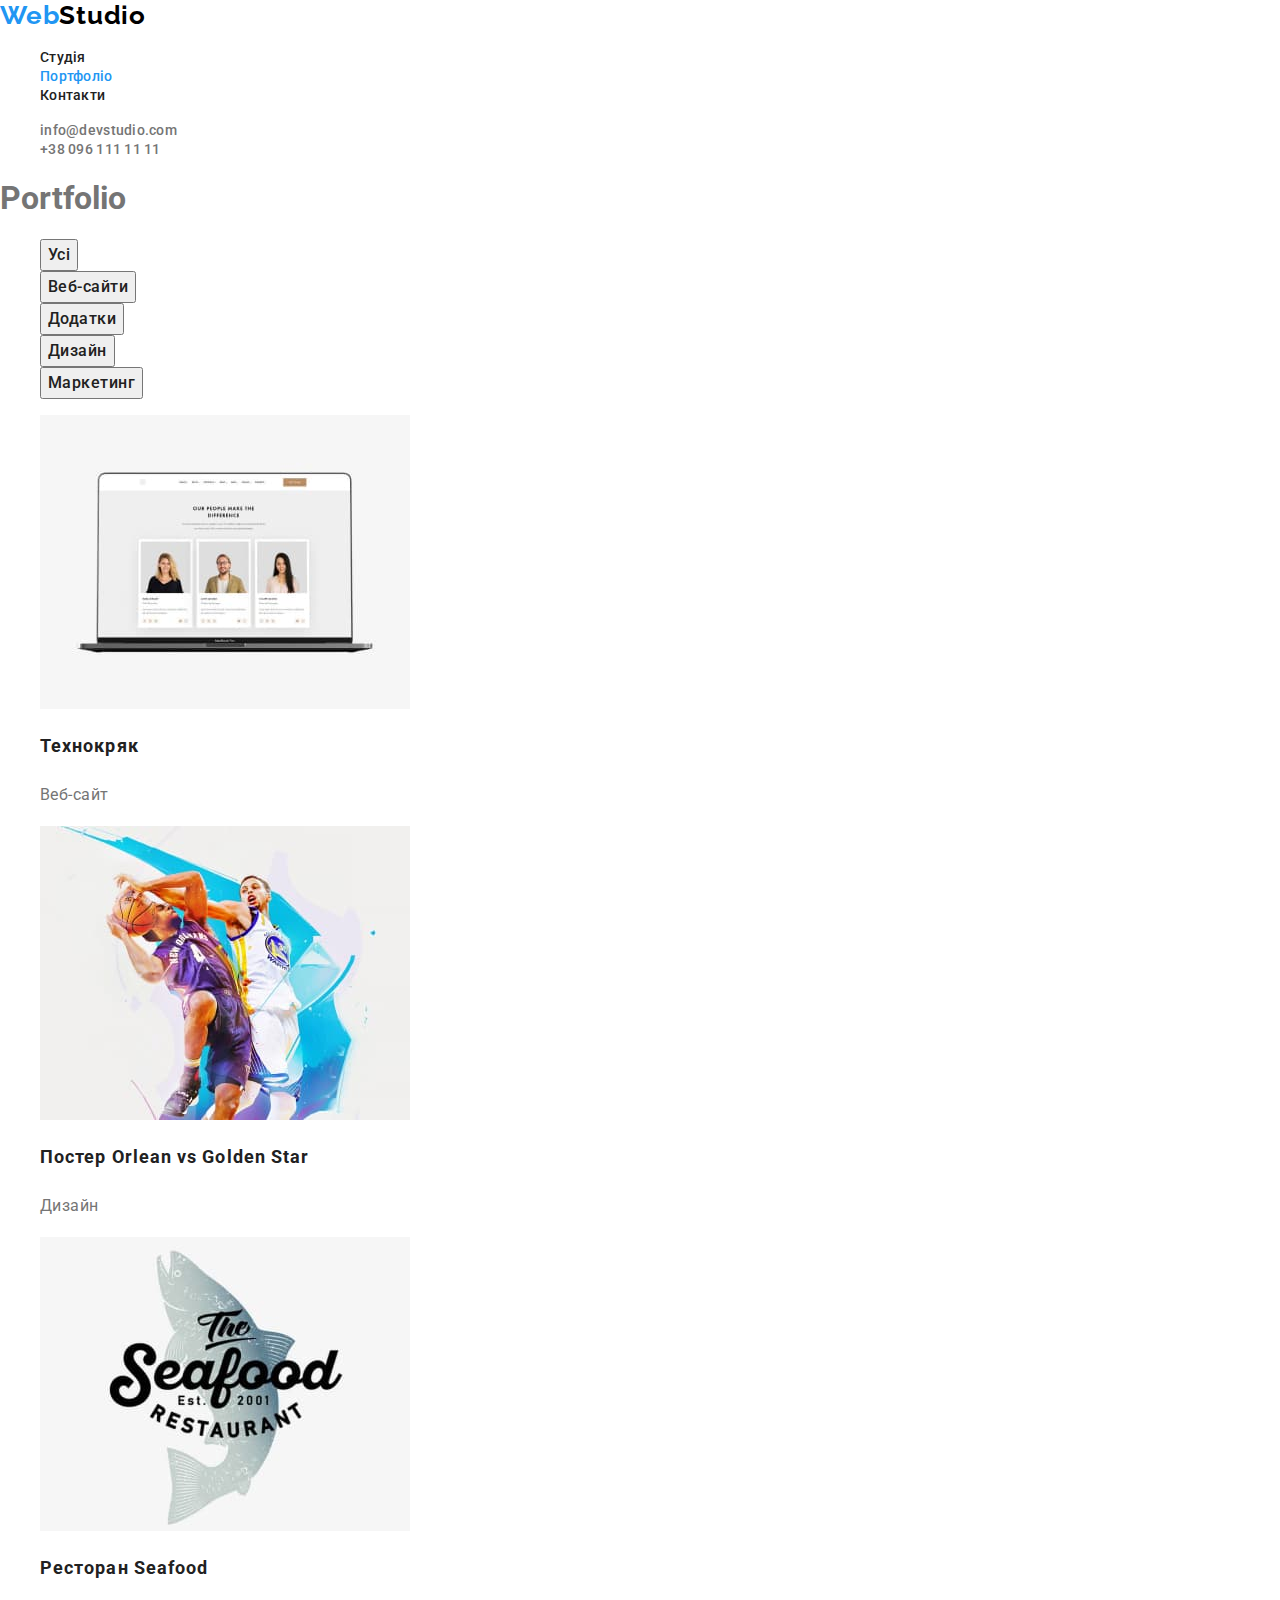
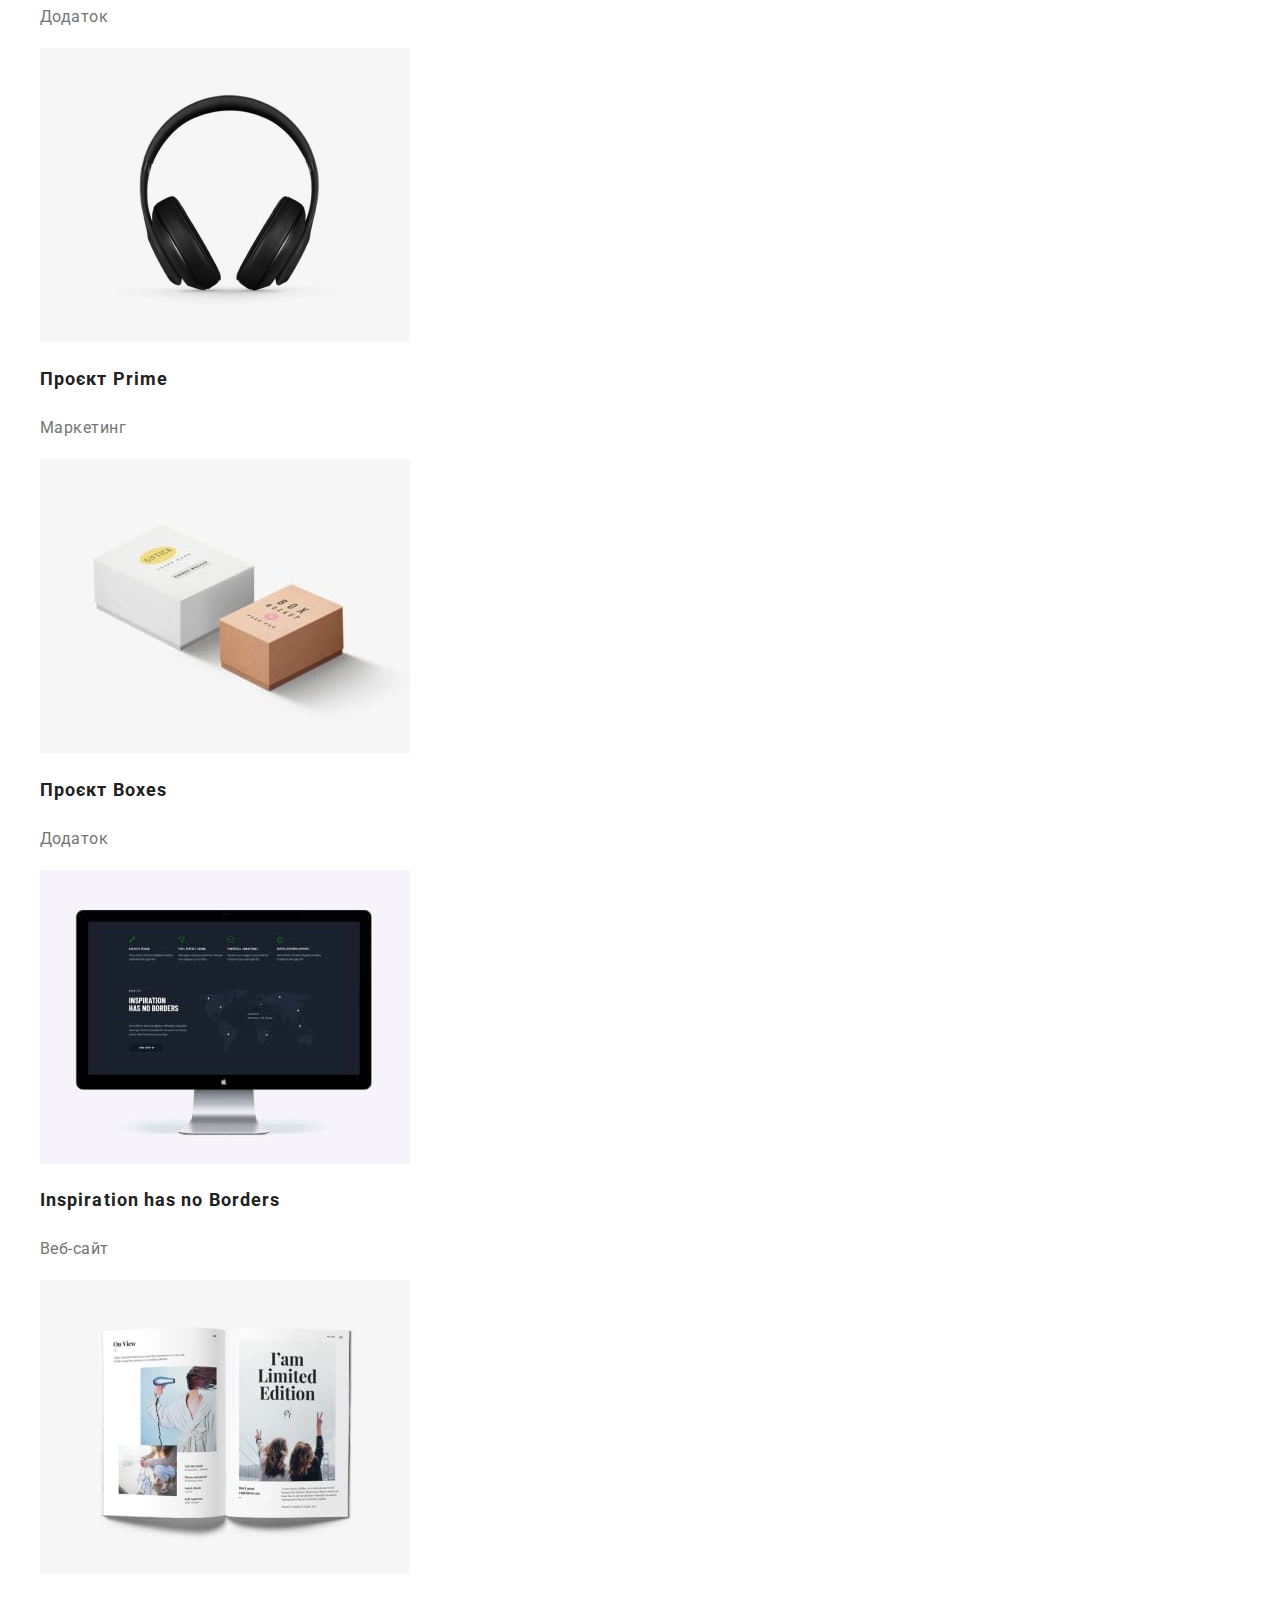
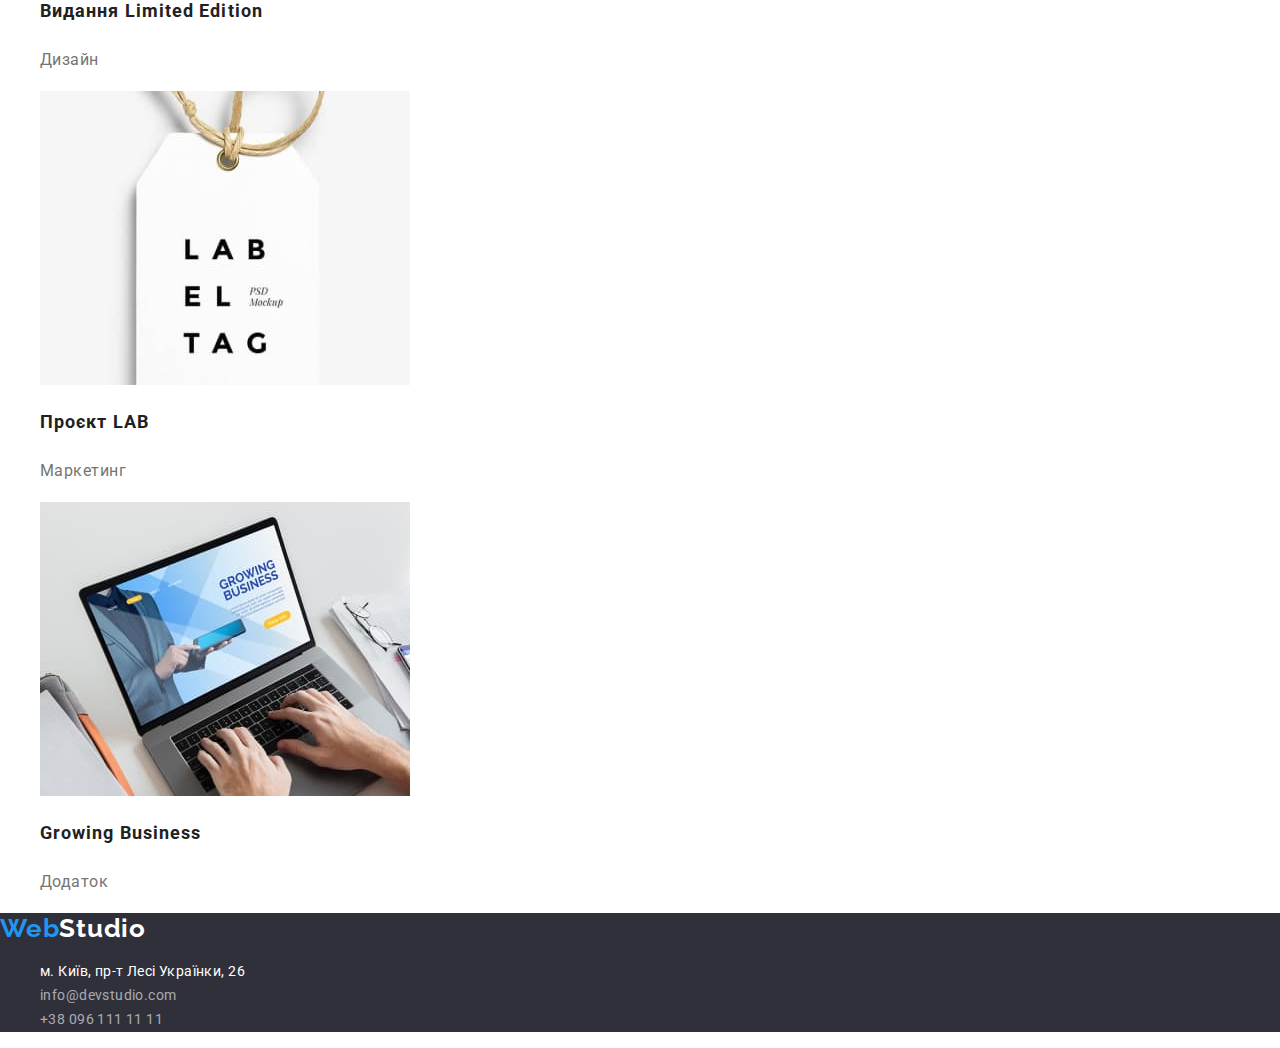
==== portfolio.html @ 43641f26 "зміна у хедері" ====
<!DOCTYPE html>
<html lang="uk">
  <head>
    <meta charset="UTF-8" >
    <meta http-equiv="X-UA-Compatible" content="IE=edge" >
    <meta name="viewport" content="width=device-width, initial-scale=1.0" >
    <title>Портфоліо</title>
    <link rel="preconnect" href="https://fonts.googleapis.com" >
    <link rel="preconnect" href="https://fonts.gstatic.com" crossorigin >
    <link rel="stylesheet" href="https://fonts.googleapis.com/css2?family=Raleway:wght@700&family=Roboto:wght@400;500;700;900&display=swap" >
    <!--<link rel="stylesheet" href="https://cdnjs.cloudflare.com/ajax/libs/modern-normalize/1.1.0/modern-normalize.min.css" >-->
    <link rel="stylesheet" href="./css/styles.css" >    
  </head>

    <body>
    <header class="page-header">
      <nav>
        
        <a href="#" lang="en" class="logo">Web<span class="logo-studio">Studio</span></a>
        <ul class="site-nav list">
          <li><a class="link" href="./index.html">Студія</a></li>
          <li><a class="link current" href="#">Портфоліо</a></li>
          <li><a class="link" href="#">Контакти</a></li>
        </ul>
      </nav>

      <ul class="auth-nav list">
        <li><a href="mailto:info@devstudio.com" class="link">info@devstudio.com</a></li>
        <li><a class="link-tel" href="tel:+380961111111">+38 096 111 11 11</a></li>
      </ul>
    </header>

    <main>
      <section class="portfolio">
        <h1 lang="en">Portfolio</h1>
        <ul class="list">
          <li>
            <button type="button" class="button">Усі</button>
          </li>
          <li>
            <button type="button" class="button">Веб-сайти</button>
          </li>
          <li>
            <button type="button" class="button">Додатки</button>
          </li>
          <li>
            <button type="button" class="button">Дизайн</button>
          </li>
          <li>
             <button type="button" class="button">Маркетинг</button>
          </li>
        </ul>        
        <ul class="list">
          <li>
            <img
              src="./images/portfolio1.jpg"
              alt="Технократ"
              width="370"
              height="294"
            >
            <h2 class="section-portfolio">Технокряк</h2>
            <p class="text-portfolio">Веб-сайт</p>
          </li>
          <li>
            <img
              src="./images/portfolio2.jpg"
              alt="Постер New Orlean vs Golden Star"
              width="370"
              height="294"
            >
            <h2 class="section-portfolio">Постер <span lang="en">Orlean vs Golden Star</span></h2>
            <p class="text-portfolio">Дизайн</p>
          </li>
          <li>
            <img
              src="./images/portfolio-restoran.jpg"
              alt="Ресторан Seafood"
              width="370"
              height="294"
            >
            <h2 class="section-portfolio">Ресторан <span lang="en">Seafood</span></h2>
            <p class="text-portfolio">Додаток</p>              
          </li>
          <li>
            <img
              src="./images/portfolio-2.jpg"
              alt="Проєкт Prime"
              width="370"
              height="294"
            >
            <h2 class="section-portfolio">Проєкт <span lang="en">Prime</span></h2>
            <p class="text-portfolio">Маркетинг</p>              
          </li>
          <li>
            <img
              src="./images/portfolio5.jpg"
              alt="Проєкт Boxes"
              width="370"
              height="294"
            >
            <h2 class="section-portfolio">Проєкт <span lang="en">Boxes</span></h2>
            <p class="text-portfolio">Додаток</p>
          </li>
          <li>
            <img
              src="./images/monitor.jpg"
              alt="Inspiration has no Borders"
              width="370"
              height="294"
            >
            <h2 class="section-portfolio" lang="en">Inspiration has no Borders</h2>
            <p class="text-portfolio">Веб-сайт</p>
          </li>
          <li>
            <img
              src="./images/portfolio7.jpg"
              alt="Видання Limited Edition"
              width="370"
              height="294"
            >
            <h2 class="section-portfolio">Видання <span lang="en">Limited Edition</span></h2>
            <p class="text-portfolio">Дизайн</p>
          </li>
          <li>
            <img
              src="./images/portfolio8.jpg"
              alt="Проєкт LAB"
              width="370"
              height="294"
            >
            <h2 class="section-portfolio">Проєкт <span lang="en">LAB</span></h2>
            <p class="text-portfolio">Маркетинг</p>
          </li>
          <li>
            <img
              src="./images/2910404.jpg"
              alt="Growing Business"
              width="370"
              height="294"
            >
            <h2 class="section-portfolio" lang="en">Growing Business</h2>
            <p class="text-portfolio">Додаток</p>
          </li>
        </ul>                  
      </section>
    </main>
    <footer class="footer">
      <a href="#" class="logo">Web<span class="logo-footer">Studio</span></a>
      <address>
        <ul class="footer-link list">
          <li class="item">м. Київ, пр-т Лесі Українки, 26</li>
          <li><a class="link" href="mailto:info@devstudio.com">info@devstudio.com</a></li>
        <li><a class="link-tel" href="tel:+380961111111">+38 096 111 11 11</a></li>
        </ul>
      </address>
    </footer>
  </body>
</html>
---- css/styles.css ----
*,
*,::before,
*,::after{
    box-sizing: inherit;
}
 
:root{
    --primary-text-color: #757575;
    --title-text-color: #212121;
    --accent-color: #2196F3;
    --primary--white-color: #FFFFFF;
    --button-active-color: #188CEB;  
}



body{    
    font-family: 'Roboto', sans-serif;
    background-color: var(--primary--white-color);
    color: var(--primary-text-color);
    margin: 0;    
}

/*.cursors {
    display: flex;
    flex-wrap: pointer;
*/

.list {
    list-style: none;
}
/*ul {
    list-style: none;
}*/

/*-------------header-nav--------------*/

.logo {
    font-family: 'Raleway';
    font-style: normal;
    font-weight: 700;
    font-size: 26px;
    line-height: 1.1923;
    letter-spacing: 0.03em;
    color: var(--accent-color);
    text-decoration: none;     
}

.logo-studio {
    font-family: 'Raleway';
    font-style: normal;
    font-weight: 700;
    font-size: 26px;
    line-height: 1.1923;
    letter-spacing: 0.03em;
    color: #000000;
}    

.site-nav a,
.auth-nav a,
.footer .link,
.footer .link-tel {
    text-decoration: none;
}

.site-nav .link {
    font-weight: 500;
    font-size: 14px;
    line-height: 1.1428;
    letter-spacing: 0.02em;
    color: var(--title-text-color);
}

.site-nav .link:hover,
.site-nav .link:focus {
    color: var(--accent-color);
}
.site-nav .link.current {
    color: var(--accent-color);
}

.site-nav .link:active {
    color: #000000;
}

.auth-nav .link {
    font-weight: 500;
    font-size: 14px;
    line-height: 1.1428;
    letter-spacing: 0.02em;
    color: var(--primary-text-color);
}

.auth-nav .link:hover ,
.auth-nav .link:focus {
    color: var(--accent-color);
}
.auth-nav .link-tel {
    font-weight: 500;
    font-size: 14px;
    line-height: 1.1428;
    letter-spacing: 0.02em;
    color: var(--primary-text-color);
}
.auth-nav .link-tel:hover ,
.auth-nav .link-tel:focus {
    color: var(--accent-color);
}
    



/*.auth-nav {
    font-weight: 500;
    font-size: 14px;
    line-height: 1.1428;
    letter-spacing: 0.02em;
    color: var(--accent-color);
    text-decoration: none;
}
.header-nav-tel{
    font-weight: 500;
    font-size: 14px;
    line-height: 1.1428px;
    letter-spacing: 0.02em;
    color: var(--primary-text-color);
    text-decoration: none;
}*/
/*-----------------------Header--------------------*/









/*--------------Hero-------------*/
.hero{
    background: #2F303A;
    
}



.hero-title{
    font-weight: 900;
    font-size: 44px;
    line-height: 1.3636;
    /* or 136% */
    text-align:  start;
    letter-spacing: 0.06em;
    text-transform: uppercase;
    color: #FFFFFF;

}


/*Buttom*/
/*
.button{
    color: var(--title-text-color);
    background-color: var(--primary--white-color);
}
.button.primary {
    color: var(--primary--white-color);
    background-color: var(--accent-color);
}
.button.secondary{
    color: var(--accent-color);
    background-color: var(--primary--white-color);
}

.button: hover,
.button: footer {
    font-weight: 500;
    font-size: 16px;
    line-height: 1.625;
    letter-spacing: 0.03em;
    color: var(--title-text-color);
    background: var(--button-active-color) ;
}*/





.hero .button {
    font-family: 'Roboto';
    font-style: normal;
    font-weight: 700;
    font-size: 16px;
    line-height: 1.8750;   
    align-items: center;    
    letter-spacing: 0.06em;
    background-color: var(--accent-color);
    color: var(--primary--white-color); 
    cursor: pointer ;   
}


.hero .button:hover,
.hero .button:focus {
    background-color: var(--button-active-color);
}





.portfolio .button {
    font-family: 'Roboto';
    font-style: normal;
    font-weight: 500;
    font-size: 16px;
    line-height: 1.625;
    text-align: center;
    letter-spacing: 0.03em;
    color: var(--title-text-color);
    cursor: pointer;
}

.portfolio .button:hover,
.portfolio .button:focus {
    background-color: var(--accent-color);
    color: var(--primary--white-color);
}


.section-title {
    font-weight: 700;
    font-size: 36px;
    line-height: 1.166;
    text-align: start;
    letter-spacing: 0.03em;
    color: var(--title-text-color);
}

.caption {
    font-weight: 700;
    font-size: 14px;
    line-height: 1.1428;
    letter-spacing: 0.03em;
    text-transform: uppercase;  
    color: var(--title-text-color);
}

.text-caption {
    font-weight: 400;
    font-size: 14px;
    line-height: 1.7142;   
    letter-spacing: 0.03em;    
    color: var(--primary-text-color);
}

/*---------------Тези для бізнесу---------------*/
.feature-list .title {
    font-weight: 700;
    font-size: 14px;
    line-height: 1.1428px;
    letter-spacing: 0.03em;
    text-transform: uppercase;
    color: var(--title-text-color);
}

/*--------------Чим ми займаємось--------------*/



/*---------------Наша команда---------------*/

.section-team {
    font-weight: 500;
    font-size: 16px;
    line-height: 1.1875;
    text-align: start;
    letter-spacing: 0.03em;
    color: var(--title-text-color);
}

.text-team {
    font-weight: 400;
    font-size: 16px;
    line-height: 1.1875;
    text-align: start;
    letter-spacing: 0.03em;
    color: var(--primary-text-color);
}
/*---------------Footer-------------------*/

.footer {
    background-color:#2F303A;
}



.logo-footer{
    font-family: 'Raleway';
    font-style: normal;
    font-weight: 700;
    font-size: 26px;
    line-height: 1.1923;
    letter-spacing: 0.03em;
    color: var(--primary--white-color);    
}

.footer-link .item {
    font-weight: 400;
    font-style: normal;
    font-size: 14px;    
    line-height: 1.7142;
    letter-spacing: 0.03em;
    color: var(--primary--white-color);
}

.footer-link .link ,
.footer-link .link-tel {
    font-weight: 400;
    font-style: normal;
    font-size: 14px;
    line-height: 1.7142;
    letter-spacing: 0.03em;
    color: rgba(255, 255, 255, 0.6);
}

.footer-link .item:hover,
.footer-link .link:hover,
.footer-link .link-tel:hover {
    color: var(--button-active-color);
}

.footer-link .item:focus,
.footer-link .link:focus,
.footer-link .link-tel:focus {
    color: var(--button-active-color);
}
/*--     Potrfoliuo    --*/

.section-portfolio {
    font-weight: 700;
    font-size: 18px;
    line-height: 2;
    letter-spacing: 0.06em;
    color: var(--title-text-color)
}

.text-portfolio {
    font-size: 16px;
    line-height: 1.875;
    letter-spacing: 0.03em;
    color: var(--primary-text-color);
}
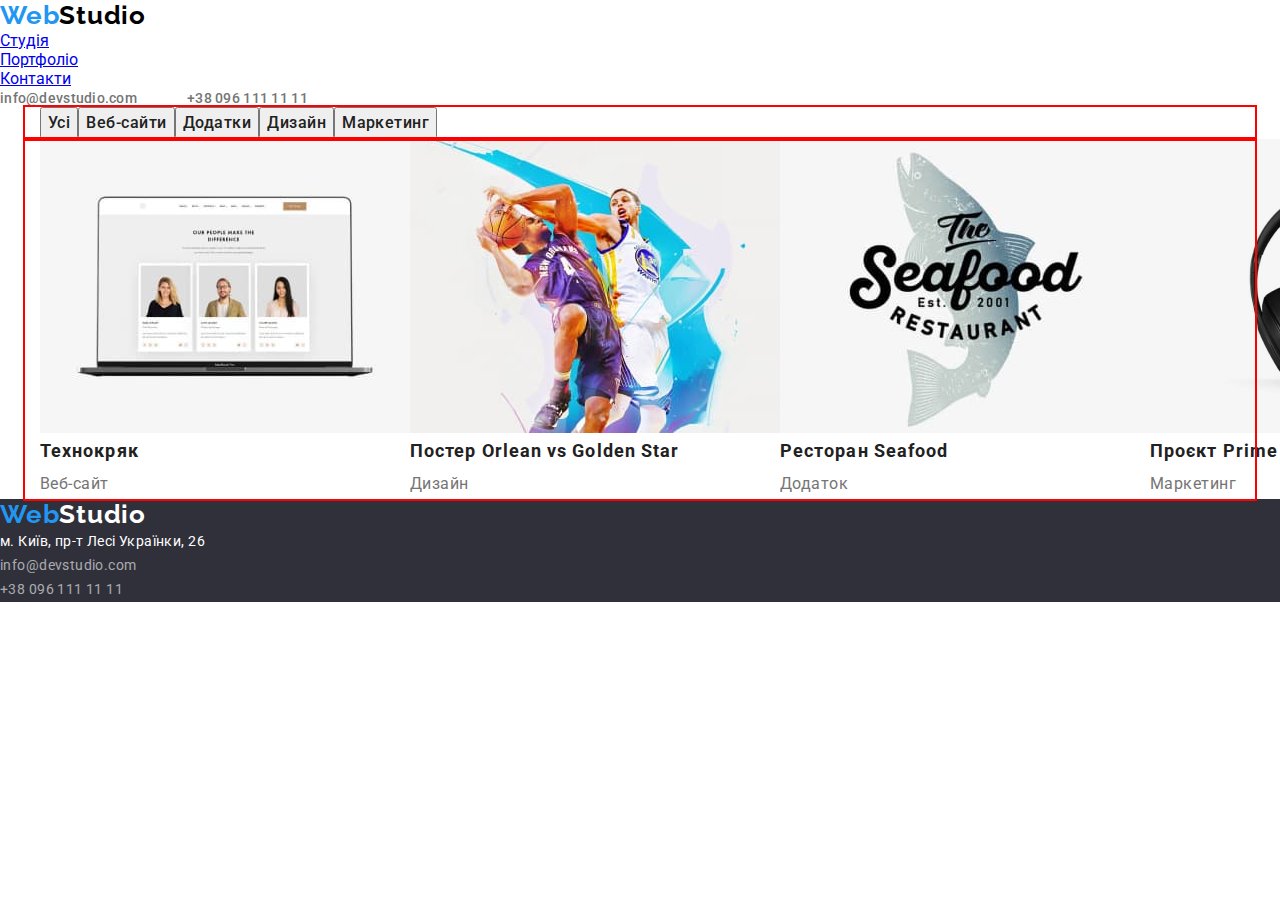
==== commit 39f3711f: "1313" ====
--- a/portfolio.html
+++ b/portfolio.html
@@ -8,7 +8,11 @@
     <link rel="preconnect" href="https://fonts.googleapis.com" >
     <link rel="preconnect" href="https://fonts.gstatic.com" crossorigin >
     <link rel="stylesheet" href="https://fonts.googleapis.com/css2?family=Raleway:wght@700&family=Roboto:wght@400;500;700;900&display=swap" >
-    <!--<link rel="stylesheet" href="https://cdnjs.cloudflare.com/ajax/libs/modern-normalize/1.1.0/modern-normalize.min.css" >-->
+    <link rel="stylesheet"
+          href="https://cdnjs.cloudflare.com/ajax/libs/modern-normalize/1.1.0/modern-normalize.min.css"
+          integrity="sha512-wpPYUAdjBVSE4KJnH1VR1HeZfpl1ub8YT/NKx4PuQ5NmX2tKuGu6U/JRp5y+Y8XG2tV+wKQpNHVUX03MfMFn9Q=="
+          crossorigin="anonymous" 
+          referrerpolicy="no-referrer" />
     <link rel="stylesheet" href="./css/styles.css" >    
   </head>
 
@@ -32,116 +36,123 @@
 
     <main>
       <section class="portfolio">
-        <h1 lang="en">Portfolio</h1>
-        <ul class="list">
-          <li>
-            <button type="button" class="button">Усі</button>
-          </li>
-          <li>
-            <button type="button" class="button">Веб-сайти</button>
-          </li>
-          <li>
-            <button type="button" class="button">Додатки</button>
-          </li>
-          <li>
-            <button type="button" class="button">Дизайн</button>
-          </li>
-          <li>
-             <button type="button" class="button">Маркетинг</button>
-          </li>
-        </ul>        
-        <ul class="list">
-          <li>
-            <img
-              src="./images/portfolio1.jpg"
-              alt="Технократ"
-              width="370"
-              height="294"
-            >
-            <h2 class="section-portfolio">Технокряк</h2>
-            <p class="text-portfolio">Веб-сайт</p>
-          </li>
-          <li>
-            <img
-              src="./images/portfolio2.jpg"
-              alt="Постер New Orlean vs Golden Star"
-              width="370"
-              height="294"
-            >
-            <h2 class="section-portfolio">Постер <span lang="en">Orlean vs Golden Star</span></h2>
-            <p class="text-portfolio">Дизайн</p>
-          </li>
-          <li>
-            <img
-              src="./images/portfolio-restoran.jpg"
-              alt="Ресторан Seafood"
-              width="370"
-              height="294"
-            >
-            <h2 class="section-portfolio">Ресторан <span lang="en">Seafood</span></h2>
-            <p class="text-portfolio">Додаток</p>              
-          </li>
-          <li>
-            <img
-              src="./images/portfolio-2.jpg"
-              alt="Проєкт Prime"
-              width="370"
-              height="294"
-            >
-            <h2 class="section-portfolio">Проєкт <span lang="en">Prime</span></h2>
-            <p class="text-portfolio">Маркетинг</p>              
-          </li>
-          <li>
-            <img
-              src="./images/portfolio5.jpg"
-              alt="Проєкт Boxes"
-              width="370"
-              height="294"
-            >
-            <h2 class="section-portfolio">Проєкт <span lang="en">Boxes</span></h2>
-            <p class="text-portfolio">Додаток</p>
-          </li>
-          <li>
-            <img
-              src="./images/monitor.jpg"
-              alt="Inspiration has no Borders"
-              width="370"
-              height="294"
-            >
-            <h2 class="section-portfolio" lang="en">Inspiration has no Borders</h2>
-            <p class="text-portfolio">Веб-сайт</p>
-          </li>
-          <li>
-            <img
-              src="./images/portfolio7.jpg"
-              alt="Видання Limited Edition"
-              width="370"
-              height="294"
-            >
-            <h2 class="section-portfolio">Видання <span lang="en">Limited Edition</span></h2>
-            <p class="text-portfolio">Дизайн</p>
-          </li>
-          <li>
-            <img
-              src="./images/portfolio8.jpg"
-              alt="Проєкт LAB"
-              width="370"
-              height="294"
-            >
-            <h2 class="section-portfolio">Проєкт <span lang="en">LAB</span></h2>
-            <p class="text-portfolio">Маркетинг</p>
-          </li>
-          <li>
-            <img
-              src="./images/2910404.jpg"
-              alt="Growing Business"
-              width="370"
-              height="294"
-            >
-            <h2 class="section-portfolio" lang="en">Growing Business</h2>
-            <p class="text-portfolio">Додаток</p>
-          </li>
-        </ul>                  
+        <h1 style="visibility: hidden; font-size: 0px" lang="en">Portfolio</h1> 
+        <div class="container ">
+          <ul class="header-container list">
+            <li>
+              <button type="button" class="button">Усі</button>
+            </li>
+            <li>
+              <button type="button" class="button">Веб-сайти</button>
+            </li>
+            <li>
+              <button type="button" class="button">Додатки</button>
+            </li>
+            <li>
+              <button type="button" class="button">Дизайн</button>
+            </li>
+            <li>
+               <button type="button" class="button">Маркетинг</button>
+            </li>
+          </ul>
+        </div>
+        <div class="container ">
+          <ul class="header-container list">
+            <li>
+              <img
+                src="./images/portfolio1.jpg"
+                alt="Технократ"
+                width="370"
+                height="294"
+              >
+              <h2 class="section-portfolio">Технокряк</h2>
+              <p class="text-portfolio">Веб-сайт</p>
+            </li>
+            <li>
+              <img
+                src="./images/portfolio2.jpg"
+                alt="Постер New Orlean vs Golden Star"
+                width="370"
+                height="294"
+              >
+              <h2 class="section-portfolio">Постер <span lang="en">Orlean vs Golden Star</span></h2>
+              <p class="text-portfolio">Дизайн</p>
+            </li>
+            <li>
+              <img
+                src="./images/portfolio-restoran.jpg"
+                alt="Ресторан Seafood"
+                width="370"
+                height="294"
+              >
+              <h2 class="section-portfolio">Ресторан <span lang="en">Seafood</span></h2>
+              <p class="text-portfolio">Додаток</p>              
+            </li>
+            <li>
+              <img
+                src="./images/portfolio-2.jpg"
+                alt="Проєкт Prime"
+                width="370"
+                height="294"
+              >
+              <h2 class="section-portfolio">Проєкт <span lang="en">Prime</span></h2>
+              <p class="text-portfolio">Маркетинг</p>              
+            </li>
+            <li>
+              <img
+                src="./images/portfolio5.jpg"
+                alt="Проєкт Boxes"
+                width="370"
+                height="294"
+              >
+              <h2 class="section-portfolio">Проєкт <span lang="en">Boxes</span></h2>
+              <p class="text-portfolio">Додаток</p>
+            </li>
+            <li>
+              <img
+                src="./images/monitor.jpg"
+                alt="Inspiration has no Borders"
+                width="370"
+                height="294"
+              >
+              <h2 class="section-portfolio" lang="en">Inspiration has no Borders</h2>
+              <p class="text-portfolio">Веб-сайт</p>
+            </li>
+            <li>
+              <img
+                src="./images/portfolio7.jpg"
+                alt="Видання Limited Edition"
+                width="370"
+                height="294"
+              >
+              <h2 class="section-portfolio">Видання <span lang="en">Limited Edition</span></h2>
+              <p class="text-portfolio">Дизайн</p>
+            </li>
+            <li>
+              <img
+                src="./images/portfolio8.jpg"
+                alt="Проєкт LAB"
+                width="370"
+                height="294"
+              >
+              <h2 class="section-portfolio">Проєкт <span lang="en">LAB</span></h2>
+              <p class="text-portfolio">Маркетинг</p>
+            </li>
+            <li>
+              <img
+                src="./images/2910404.jpg"
+                alt="Growing Business"
+                width="370"
+                height="294"
+              >
+              <h2 class="section-portfolio" lang="en">Growing Business</h2>
+              <p class="text-portfolio">Додаток</p>
+            </li>
+          </ul>
+
+        </div>
+             
+                          
       </section>
     </main>
     <footer class="footer">
--- a/css/styles.css
+++ b/css/styles.css
@@ -1,11 +1,3 @@
-
-
-*,
-*,::before,
-*,::after{
-    box-sizing: inherit;
-}
- 
 :root{
     --primary-text-color: #757575;
     --title-text-color: #212121;
@@ -13,8 +5,19 @@
     --primary--white-color: #FFFFFF;
     --button-active-color: #188CEB;  
 }
-
-
+h1,
+h2,
+h3,
+h4,
+h5,
+h6,
+p {
+    margin: 0;
+}
+
+img {
+    display: block;
+}
 
 body{    
     font-family: 'Roboto', sans-serif;
@@ -30,12 +33,45 @@
 
 .list {
     list-style: none;
+    margin: 0;
+    padding: 0;header
+    padding: 0;
 }
 /*ul {
     list-style: none;
+        
 }*/
+section {
+    display: block;
+}
+.container {     
+    width: 1200px;
+    padding-left: 15px;
+    padding-right: 15px;
+    margin: 0 auto;
+    outline: 2px solid red;  
+}
+
+   
+
 
 /*-------------header-nav--------------*/
+
+.header {
+    display: flex;
+    align-items: center;
+    margin:0 auto;
+    padding-top: 24px;
+    padding-bottom: 25px;
+}
+
+
+.header-container { 
+    display: flex;
+    align-items: center;
+}
+
+
 
 .logo {
     font-family: 'Raleway';
@@ -45,7 +81,9 @@
     line-height: 1.1923;
     letter-spacing: 0.03em;
     color: var(--accent-color);
-    text-decoration: none;     
+    text-decoration: none;
+    margin-right: 93px;
+    width: 145px;     
 }
 
 .logo-studio {
@@ -56,32 +94,50 @@
     line-height: 1.1923;
     letter-spacing: 0.03em;
     color: #000000;
-}    
-
-.site-nav a,
+}
+   
+.header-nav{    
+    width: 281px;
+    justify-content:space-between;
+}
+.nav{
+    margin-right: auto;
+}
+
+.header-nav,
+.auth-nav,
+.header-container {
+    display: flex;
+    align-items: center;
+}
+
+/*.auth-nav .link-tel{
+    width: 122px;
+    }*/
+
+.header-nav a,
 .auth-nav a,
 .footer .link,
 .footer .link-tel {
     text-decoration: none;
 }
 
-.site-nav .link {
+.header-nav .link {
     font-weight: 500;
     font-size: 14px;
     line-height: 1.1428;
     letter-spacing: 0.02em;
-    color: var(--title-text-color);
-}
-
-.site-nav .link:hover,
-.site-nav .link:focus {
-    color: var(--accent-color);
-}
-.site-nav .link.current {
-    color: var(--accent-color);
-}
-
-.site-nav .link:active {
+    color: var(--title-text-color);    
+}
+
+.header-nav .link:hover,
+.header-nav .link:focus,
+.header-nav .link.current {
+    color: var(--accent-color);
+}
+
+
+.header-nav .link:active {
     color: #000000;
 }
 
@@ -98,36 +154,31 @@
     color: var(--accent-color);
 }
 .auth-nav .link-tel {
+    font-style: normal;
+    font-weight: 500;
+    font-size: 14px;
+    line-height: 1.1428;
+    letter-spacing: 0.02em; 
+    margin-left: 50px;      
+    color: var(--primary-text-color);
+}
+.auth-nav .link-tel:hover ,
+.auth-nav .link-tel:focus {
+    color: var(--accent-color);
+}
+    
+
+
+
+/*.auth-nav {
     font-weight: 500;
     font-size: 14px;
     line-height: 1.1428;
     letter-spacing: 0.02em;
-    color: var(--primary-text-color);
-}
-.auth-nav .link-tel:hover ,
-.auth-nav .link-tel:focus {
-    color: var(--accent-color);
-}
-    
-
-
-
-/*.auth-nav {
-    font-weight: 500;
-    font-size: 14px;
-    line-height: 1.1428;
-    letter-spacing: 0.02em;
     color: var(--accent-color);
     text-decoration: none;
 }
-.header-nav-tel{
-    font-weight: 500;
-    font-size: 14px;
-    line-height: 1.1428px;
-    letter-spacing: 0.02em;
-    color: var(--primary-text-color);
-    text-decoration: none;
-}*/
+
 /*-----------------------Header--------------------*/
 
 
@@ -141,21 +192,23 @@
 /*--------------Hero-------------*/
 .hero{
     background: #2F303A;
+    text-align: center;
+    height: 600px;
+    padding-top: 200px;              
+}
+
+
+
+.hero-title{
     
-}
-
-
-
-.hero-title{
+    width: 693px;
     font-weight: 900;
     font-size: 44px;
     line-height: 1.3636;
-    /* or 136% */
-    text-align:  start;
     letter-spacing: 0.06em;
     text-transform: uppercase;
     color: #FFFFFF;
-
+    margin: 0px auto 30px;
 }
 
 
@@ -188,22 +241,26 @@
 
 
 
-.hero .button {
+ .button-hero {
     font-family: 'Roboto';
     font-style: normal;
     font-weight: 700;
     font-size: 16px;
     line-height: 1.8750;   
-    align-items: center;    
+    align-items: center;
     letter-spacing: 0.06em;
     background-color: var(--accent-color);
     color: var(--primary--white-color); 
-    cursor: pointer ;   
-}
-
-
-.hero .button:hover,
-.hero .button:focus {
+    cursor: pointer ;
+    /*box-shadow: 0px 4px 4px rgba(0, 0, 0, 0.15);*/
+    border-radius: 4px;
+    min-block-size: 50p 216px;
+    padding: 10px 32px;  
+}
+
+
+.button-hero:hover,
+.button-hero:focus {
     background-color: var(--button-active-color);
 }
 
@@ -256,8 +313,8 @@
     color: var(--primary-text-color);
 }
 
-/*---------------Тези для бізнесу---------------*/
-.feature-list .title {
+/*---------------Особливості---------------*/
+/*.feature-list .title {
     font-weight: 700;
     font-size: 14px;
     line-height: 1.1428px;
@@ -265,7 +322,11 @@
     text-transform: uppercase;
     color: var(--title-text-color);
 }
-
+*/
+.container-section {
+    padding-top: 94px;
+    padding-bottom: 94px;
+}
 /*--------------Чим ми займаємось--------------*/
 
 
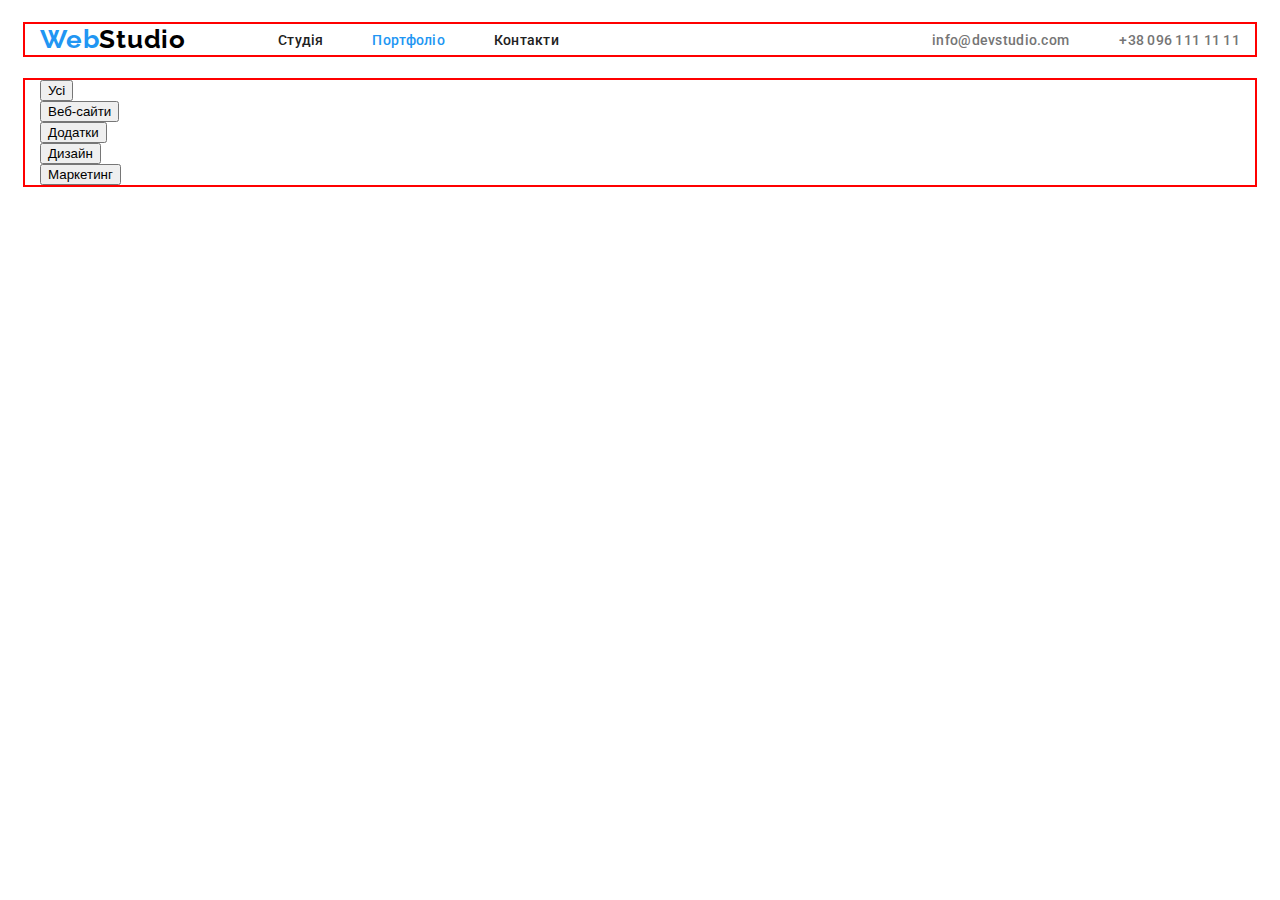
==== commit 32fa4239: "закінчив кнопки" ====
--- a/portfolio.html
+++ b/portfolio.html
@@ -17,45 +17,50 @@
   </head>
 
     <body>
-    <header class="page-header">
-      <nav>
-        
-        <a href="#" lang="en" class="logo">Web<span class="logo-studio">Studio</span></a>
-        <ul class="site-nav list">
-          <li><a class="link" href="./index.html">Студія</a></li>
-          <li><a class="link current" href="#">Портфоліо</a></li>
-          <li><a class="link" href="#">Контакти</a></li>
-        </ul>
-      </nav>
-
-      <ul class="auth-nav list">
-        <li><a href="mailto:info@devstudio.com" class="link">info@devstudio.com</a></li>
-        <li><a class="link-tel" href="tel:+380961111111">+38 096 111 11 11</a></li>
-      </ul>
-    </header>
+      <header class="header">
+        <div class="container header-container">     
+          <a href="#" lang="en" class="logo">Web<span class="logo-studio">Studio</span></a>
+          <nav class="nav">       
+            <ul class="header-nav list">
+            <li><a class="link" href="./index.html">Студія</a></li>
+            <li><a class="link current" href="#">Портфоліо</a></li>
+            <li><a class="link" href="#">Контакти</a></li>
+            </ul>
+          </nav>
+            <ul class="auth-nav list">
+              <li> 
+                <a class="link" href="mailto:info@devstudio.com">info@devstudio.com</a>
+              </li>
+              <li>
+                <a class="link-tel" href="tel:+380961111111">+38 096 111 11 11</a>
+              </li>
+            </ul>
+        </div>
+      </header>
 
     <main>
       <section class="portfolio">
         <h1 style="visibility: hidden; font-size: 0px" lang="en">Portfolio</h1> 
-        <div class="container ">
-          <ul class="header-container list">
+        <div class="container">
+          <ul class="portfolio-container list">
             <li>
-              <button type="button" class="button">Усі</button>
+              <button type="button" class="button-portfolio">Усі</button>
+            </li>
+             <li>
+              <button type="button" class="button-portfolio">Веб-сайти</button>
             </li>
             <li>
-              <button type="button" class="button">Веб-сайти</button>
+              <button type="button" class="button-portfolio">Додатки</button>
             </li>
             <li>
-              <button type="button" class="button">Додатки</button>
+              <button type="button" class="button-portfolio">Дизайн</button>
             </li>
             <li>
-              <button type="button" class="button">Дизайн</button>
-            </li>
-            <li>
-               <button type="button" class="button">Маркетинг</button>
+              <button type="button" class="button-portfolio">Маркетинг</button>
             </li>
           </ul>
         </div>
+        <!--
         <div class="container ">
           <ul class="header-container list">
             <li>
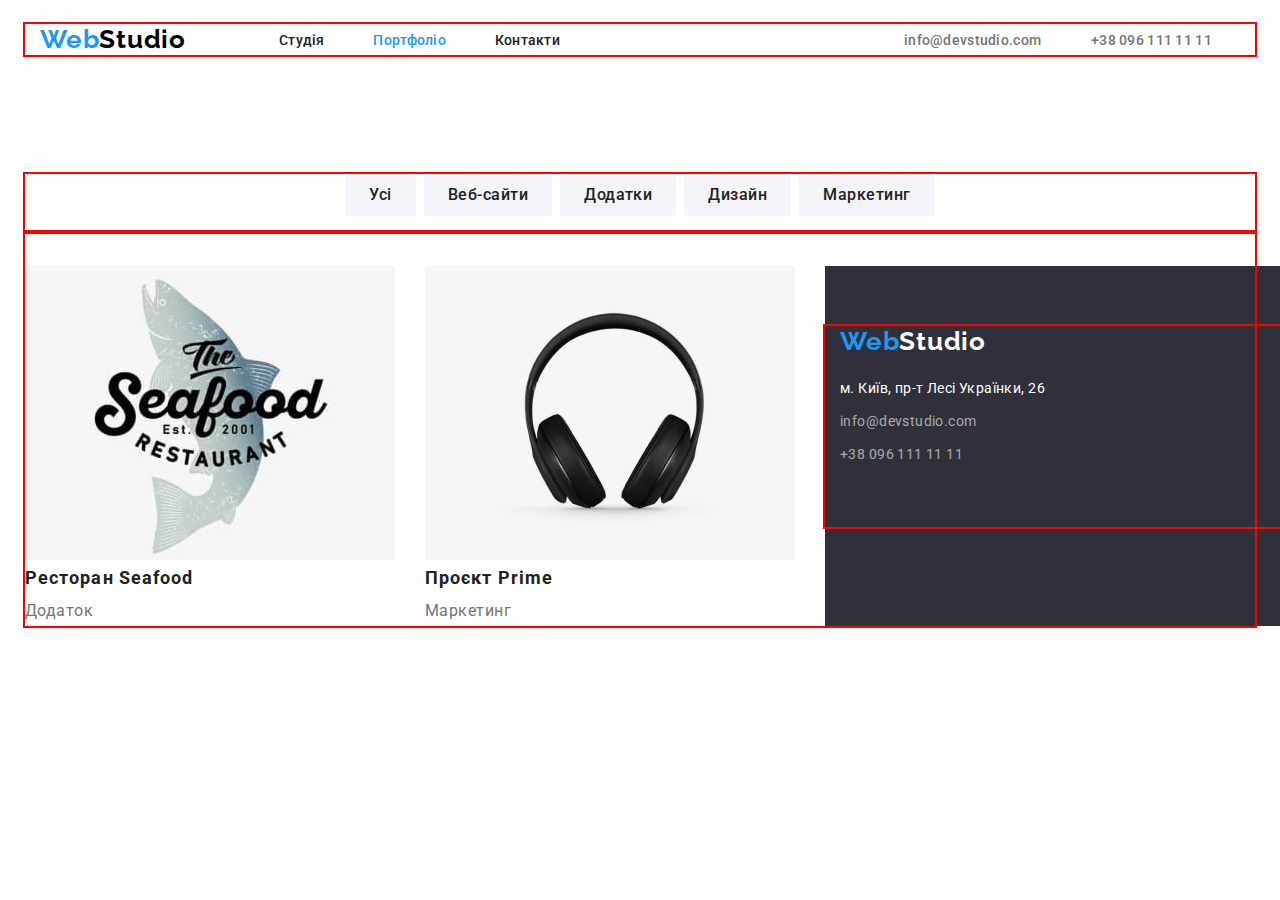
==== commit ca4dc8a8: "19122022" ====
--- a/portfolio.html
+++ b/portfolio.html
@@ -8,11 +8,7 @@
     <link rel="preconnect" href="https://fonts.googleapis.com" >
     <link rel="preconnect" href="https://fonts.gstatic.com" crossorigin >
     <link rel="stylesheet" href="https://fonts.googleapis.com/css2?family=Raleway:wght@700&family=Roboto:wght@400;500;700;900&display=swap" >
-    <link rel="stylesheet"
-          href="https://cdnjs.cloudflare.com/ajax/libs/modern-normalize/1.1.0/modern-normalize.min.css"
-          integrity="sha512-wpPYUAdjBVSE4KJnH1VR1HeZfpl1ub8YT/NKx4PuQ5NmX2tKuGu6U/JRp5y+Y8XG2tV+wKQpNHVUX03MfMFn9Q=="
-          crossorigin="anonymous" 
-          referrerpolicy="no-referrer" />
+    <link rel="stylesheet" href="https://cdnjs.cloudflare.com/ajax/libs/modern-normalize/1.1.0/modern-normalize.min.css" integrity="sha512-wpPYUAdjBVSE4KJnH1VR1HeZfpl1ub8YT/NKx4PuQ5NmX2tKuGu6U/JRp5y+Y8XG2tV+wKQpNHVUX03MfMFn9Q==" crossorigin="anonymous" referrerpolicy="no-referrer" />
     <link rel="stylesheet" href="./css/styles.css" >    
   </head>
 
@@ -21,28 +17,28 @@
         <div class="container header-container">     
           <a href="#" lang="en" class="logo">Web<span class="logo-studio">Studio</span></a>
           <nav class="nav">       
-            <ul class="header-nav list">
+          <ul class="header-nav list">
             <li><a class="link" href="./index.html">Студія</a></li>
             <li><a class="link current" href="#">Портфоліо</a></li>
             <li><a class="link" href="#">Контакти</a></li>
-            </ul>
+          </ul>
           </nav>
-            <ul class="auth-nav list">
-              <li> 
-                <a class="link" href="mailto:info@devstudio.com">info@devstudio.com</a>
-              </li>
-              <li>
-                <a class="link-tel" href="tel:+380961111111">+38 096 111 11 11</a>
-              </li>
-            </ul>
+          <ul class="auth-nav list">
+            <li>
+              <a class="link" href="mailto:info@devstudio.com">info@devstudio.com</a>
+            </li>
+            <li>
+              <a class="link-tel" href="tel:+380961111111">+38 096 111 11 11</a>
+            </li>
+          </ul> 
         </div>
       </header>
 
     <main>
-      <section class="portfolio">
+      <section class="section">
         <h1 style="visibility: hidden; font-size: 0px" lang="en">Portfolio</h1> 
-        <div class="container">
-          <ul class="portfolio-container list">
+        <div class="container container-filter-portfolio">
+          <ul class="portfolio-filters list">
             <li>
               <button type="button" class="button-portfolio">Усі</button>
             </li>
@@ -60,9 +56,9 @@
             </li>
           </ul>
         </div>
-        <!--
-        <div class="container ">
-          <ul class="header-container list">
+        
+        <div class="container container-portfolio">
+          <ul class="items-portfolio list">
             <li>
               <img
                 src="./images/portfolio1.jpg"
@@ -103,7 +99,7 @@
               <h2 class="section-portfolio">Проєкт <span lang="en">Prime</span></h2>
               <p class="text-portfolio">Маркетинг</p>              
             </li>
-            <li>
+            <!--<li>
               <img
                 src="./images/portfolio5.jpg"
                 alt="Проєкт Boxes"
@@ -159,16 +155,24 @@
              
                           
       </section>
-    </main>
+    </main>-->
     <footer class="footer">
-      <a href="#" class="logo">Web<span class="logo-footer">Studio</span></a>
-      <address>
+      <div class="container footer-container">
+        <div class="container-logo">
+          <a href="#" class="logofooter">Web<span class="logo-footer">Studio</span></a>
+        </div>
+        <address class="container-adres-footer">
         <ul class="footer-link list">
-          <li class="item">м. Київ, пр-т Лесі Українки, 26</li>
-          <li><a class="link" href="mailto:info@devstudio.com">info@devstudio.com</a></li>
-        <li><a class="link-tel" href="tel:+380961111111">+38 096 111 11 11</a></li>
+          <li class="item-footer">м. Київ, пр-т Лесі Українки, 26</li>
+          <li>
+            <a class="link" href="mailto:info@devstudio.com">info@devstudio.com</a>
+          </li>
+          <li>
+            <a class="link-tel" href="tel:+380961111111">+38 096 111 11 11</a>
+          </li>
         </ul>
-      </address>
+        </address>
+      </div>      
     </footer>
   </body>
 </html>
--- a/css/styles.css
+++ b/css/styles.css
@@ -34,16 +34,13 @@
 .list {
     list-style: none;
     margin: 0;
-    padding: 0;header
     padding: 0;
 }
 /*ul {
     list-style: none;
         
 }*/
-section {
-    display: block;
-}
+
 .container {     
     width: 1200px;
     padding-left: 15px;
@@ -66,14 +63,10 @@
 }
 
 
-.header-container { 
-    display: flex;
-    align-items: center;
-}
-
-
 
 .logo {
+    display: inline-block;
+    min-width: 145px;
     font-family: 'Raleway';
     font-style: normal;
     font-weight: 700;
@@ -83,7 +76,7 @@
     color: var(--accent-color);
     text-decoration: none;
     margin-right: 93px;
-    width: 145px;     
+        
 }
 
 .logo-studio {
@@ -96,13 +89,13 @@
     color: #000000;
 }
    
-.header-nav{    
+.header-nav{ 
+    display: inline-block;   
     width: 281px;
     justify-content:space-between;
-}
-.nav{
-    margin-right: auto;
-}
+    margin-right: 344px;
+}
+
 
 .header-nav,
 .auth-nav,
@@ -111,9 +104,7 @@
     align-items: center;
 }
 
-/*.auth-nav .link-tel{
-    width: 122px;
-    }*/
+
 
 .header-nav a,
 .auth-nav a,
@@ -153,15 +144,27 @@
 .auth-nav .link:focus {
     color: var(--accent-color);
 }
-.auth-nav .link-tel {
+
+
+
+.link-tel {
+    display: inline-block;
+    min-width: 122px;
     font-style: normal;
     font-weight: 500;
     font-size: 14px;
     line-height: 1.1428;
     letter-spacing: 0.02em; 
-    margin-left: 50px;      
     color: var(--primary-text-color);
 }
+.auth-nav li{
+    margin-right: 50px;
+}
+
+.auth-nav li:last-child{
+    margin: 0;
+}
+
 .auth-nav .link-tel:hover ,
 .auth-nav .link-tel:focus {
     color: var(--accent-color);
@@ -190,25 +193,29 @@
 
 
 /*--------------Hero-------------*/
-.hero{
+.hero {    
     background: #2F303A;
-    text-align: center;
-    height: 600px;
-    padding-top: 200px;              
-}
-
-
-
-.hero-title{
-    
+    text-align: center;    
+    padding-top: 200px;
+    padding-bottom: 200px;              
+}
+
+.hero-container{
+    align-items: center;
+
+}
+
+.hero-title{    
     width: 693px;
     font-weight: 900;
     font-size: 44px;
     line-height: 1.3636;
     letter-spacing: 0.06em;
     text-transform: uppercase;
-    color: #FFFFFF;
-    margin: 0px auto 30px;
+    align-items: center; 
+    color: #FFFFFF;    
+    margin:0 auto;
+    margin-bottom:  30px;
 }
 
 
@@ -249,13 +256,12 @@
     line-height: 1.8750;   
     align-items: center;
     letter-spacing: 0.06em;
+    border-color: transparent;
+    border-radius: 4px;
     background-color: var(--accent-color);
     color: var(--primary--white-color); 
-    cursor: pointer ;
-    /*box-shadow: 0px 4px 4px rgba(0, 0, 0, 0.15);*/
-    border-radius: 4px;
-    min-block-size: 50p 216px;
-    padding: 10px 32px;  
+    cursor: pointer ;    
+    padding: 10px 32px;   
 }
 
 
@@ -268,7 +274,261 @@
 
 
 
-.portfolio .button {
+
+
+
+.section-title {
+    font-weight: 700;
+    font-size: 36px;
+    line-height: 1.166;
+    text-align: start;
+    letter-spacing: 0.03em;
+    color: var(--title-text-color);
+}
+
+.title-section {
+    font-weight: 700;
+    font-size: 14px;
+    line-height: 1.1428;
+    letter-spacing: 0.03em;
+    text-transform: uppercase; 
+    justify-content: start;                                         
+    color: var(--title-text-color);
+}
+
+.text-section {
+    font-weight: 400;
+    font-size: 14px;
+    line-height: 1.7142;   
+    letter-spacing: 0.03em;    
+    color: var(--primary-text-color);
+}
+
+/*---------------Особливості---------------*/
+/*.feature-list .title {
+    font-weight: 700;
+    font-size: 14px;
+    line-height: 1.1428px;
+    letter-spacing: 0.03em;
+    text-transform: uppercase;
+    color: var(--title-text-color);
+}
+*/
+.section,
+.portfolio {
+    padding: 94px 0;
+}
+
+
+
+.list-section {
+    display: flex;
+    align-items: start;
+    gap: 30px;
+}
+
+
+.item-section {
+    display: block;
+    flex-basis: calc((100% - 90px) / 4);
+    background: #f5f5f5;   
+}
+
+
+
+
+/*--------------Чим ми займаємось--------------*/
+.profile {
+    padding-top: 0;   
+}
+
+
+.section-profile {
+    font-weight: 700;
+    font-size: 36px;
+    line-height: 1.166;
+    text-align: center;
+    letter-spacing: 0.03em;
+    color: var(--title-text-color);    
+    margin-bottom: 50px ;
+}
+
+ 
+
+.container-profile {
+    display: flex;
+    align-items: start;
+    gap: 30px;
+    padding-bottom: 94px;
+}
+
+
+.link-portfolio {
+    display: block;
+    flex-basis: calc((100% - 60px) / 3);
+}
+/*---------------Наша команда---------------*/
+.teams {
+    background: #F5F4FA;
+}
+
+.teams-title {
+    font-weight: 700;
+    font-size: 36px;
+    line-height: 1.166;
+    text-align: center;
+    letter-spacing: 0.03em;   
+    color: var(--title-text-color);
+    margin-bottom: 30px;   
+}
+
+.container-teams {
+    display: flex;
+    align-items: start;
+    gap: 30px;
+}
+.link-teams {
+    background: #FFFFFF;    
+    box-shadow: 0px 1px 3px rgba(0, 0, 0, 0.12), 0px 1px 1px rgba(0, 0, 0, 0.14), 0px 2px 1px rgba(0, 0, 0, 0.2);
+    border-radius: 0px 0px 4px 4px;    
+    display: block;
+    flex-basis: calc((100% - 90px) / 4);
+}
+
+.section-teams {
+    font-style: normal;
+    font-weight: 500;
+    font-size: 16px;
+    line-height: 1,1875;
+    text-align: center;
+    letter-spacing: 0.03em;
+    color: var(--title-text-color);    
+    padding-bottom: 10px;
+}
+.teams-tetle{
+    padding: 30px 0;
+}
+
+.text-teams {
+    font-style: normal;
+    font-weight: 400;
+    font-size: 16px;
+    line-height: 1.1875;
+    text-align: center;
+    letter-spacing: 0.03em;
+    color: var(--primary-text-color);
+}
+
+
+
+
+
+
+/*---------------Footer-------------------*/
+
+.footer {
+    background-color:#2F303A;
+    padding: 60px 0;
+    
+}
+
+.footer-container {
+    display: flex;
+    flex-direction: column;
+}
+
+.container-logo{    
+    display: inline-block;
+    width: 145px;
+    margin-top: 0;
+    margin-bottom: 20px;   
+}
+.container-adres-footer{
+    display: border-blok;
+    width: 231px;
+    margin-bottom: 60px;
+}
+.logofooter {
+    display: inline-block;
+    width: 145px;
+    font-family: 'Raleway';
+    font-style: normal;
+    font-weight: 700;
+    font-size: 26px;
+    line-height: 1.1923;
+    letter-spacing: 0.03em;
+    color: var(--accent-color);
+    text-decoration: none;    
+}
+
+
+.logo-footer {
+    font-family: 'Raleway';
+    font-style: normal;
+    font-weight: 700;
+    font-size: 26px;
+    line-height: 1.1923;
+    letter-spacing: 0.03em;
+    color: var(--primary--white-color);
+    margin-top: 60px;
+
+}
+
+.item-footer {
+    display: inline-block;
+    font-weight: 400;
+    font-style: normal;
+    font-size: 14px;    
+    line-height: 1.7142;
+    letter-spacing: 0.03em;
+    color: var(--primary--white-color);
+    margin-bottom: 9px;
+}
+
+.footer-link .link {
+    display: inline-block;
+    font-weight: 400;
+    font-style: normal;
+    font-size: 14px;
+    line-height: 1.7142;
+    letter-spacing: 0.03em;
+    color: rgba(255, 255, 255, 0.6);
+    margin-bottom: 9px;
+}
+
+.footer-link .link-tel {
+    font-weight: 400;
+    font-style: normal;
+    font-size: 14px;
+    line-height: 1.7142;
+    letter-spacing: 0.03em;
+    color: rgba(255, 255, 255, 0.6);
+}
+
+.item-footer:hover,
+.footer-link .link:hover,
+.footer-link .link-tel:hover {
+    color: var(--button-active-color);
+}
+
+.item-footer:focus,
+.footer-link .link:focus,
+.footer-link .link-tel:focus {
+    color: var(--button-active-color);
+}
+/*--     Potrfoliuo    --*/
+
+.container-filter-portfolio {
+    padding-bottom: 16px;
+}
+
+
+.container-portfolio {
+    padding-top: 34px;
+}
+
+
+.button-portfolio {
     font-family: 'Roboto';
     font-style: normal;
     font-weight: 500;
@@ -276,129 +536,47 @@
     line-height: 1.625;
     text-align: center;
     letter-spacing: 0.03em;
+    padding: 6px 22px;
+    background: #F5F4FA;
+    border-radius: 4px;
     color: var(--title-text-color);
     cursor: pointer;
 }
 
-.portfolio .button:hover,
-.portfolio .button:focus {
+
+
+.button-portfolio:hover,
+.button-portfolio:focus {
+    
     background-color: var(--accent-color);
     color: var(--primary--white-color);
 }
 
 
-.section-title {
-    font-weight: 700;
-    font-size: 36px;
-    line-height: 1.166;
-    text-align: start;
-    letter-spacing: 0.03em;
-    color: var(--title-text-color);
-}
-
-.caption {
-    font-weight: 700;
-    font-size: 14px;
-    line-height: 1.1428;
-    letter-spacing: 0.03em;
-    text-transform: uppercase;  
-    color: var(--title-text-color);
-}
-
-.text-caption {
-    font-weight: 400;
-    font-size: 14px;
-    line-height: 1.7142;   
-    letter-spacing: 0.03em;    
-    color: var(--primary-text-color);
-}
-
-/*---------------Особливості---------------*/
-/*.feature-list .title {
-    font-weight: 700;
-    font-size: 14px;
-    line-height: 1.1428px;
-    letter-spacing: 0.03em;
-    text-transform: uppercase;
-    color: var(--title-text-color);
-}
-*/
-.container-section {
-    padding-top: 94px;
-    padding-bottom: 94px;
-}
-/*--------------Чим ми займаємось--------------*/
-
-
-
-/*---------------Наша команда---------------*/
-
-.section-team {
-    font-weight: 500;
-    font-size: 16px;
-    line-height: 1.1875;
-    text-align: start;
-    letter-spacing: 0.03em;
-    color: var(--title-text-color);
-}
-
-.text-team {
-    font-weight: 400;
-    font-size: 16px;
-    line-height: 1.1875;
-    text-align: start;
-    letter-spacing: 0.03em;
-    color: var(--primary-text-color);
-}
-/*---------------Footer-------------------*/
-
-.footer {
-    background-color:#2F303A;
-}
-
-
-
-.logo-footer{
-    font-family: 'Raleway';
-    font-style: normal;
-    font-weight: 700;
-    font-size: 26px;
-    line-height: 1.1923;
-    letter-spacing: 0.03em;
-    color: var(--primary--white-color);    
-}
-
-.footer-link .item {
-    font-weight: 400;
-    font-style: normal;
-    font-size: 14px;    
-    line-height: 1.7142;
-    letter-spacing: 0.03em;
-    color: var(--primary--white-color);
-}
-
-.footer-link .link ,
-.footer-link .link-tel {
-    font-weight: 400;
-    font-style: normal;
-    font-size: 14px;
-    line-height: 1.7142;
-    letter-spacing: 0.03em;
-    color: rgba(255, 255, 255, 0.6);
-}
-
-.footer-link .item:hover,
-.footer-link .link:hover,
-.footer-link .link-tel:hover {
-    color: var(--button-active-color);
-}
-
-.footer-link .item:focus,
-.footer-link .link:focus,
-.footer-link .link-tel:focus {
-    color: var(--button-active-color);
-}
-/*--     Potrfoliuo    --*/
+.item-portfolio {
+    margin: 0 auto;
+}
+
+
+.portfolio-filters { 
+    display: flex;     
+    justify-content: center;
+    gap: 8px;    
+}
+.items-portfolio {
+    display: flex;
+    justify-content: center;
+    gap: 30px;
+}
+
+
+ .button-portfolio {
+    background: #F5F4FA;
+    border-radius: 4px;
+    border-color: transparent;    
+    align-items: center;
+    flex-basis: calc(100%-32 / 5);
+}
 
 .section-portfolio {
     font-weight: 700;
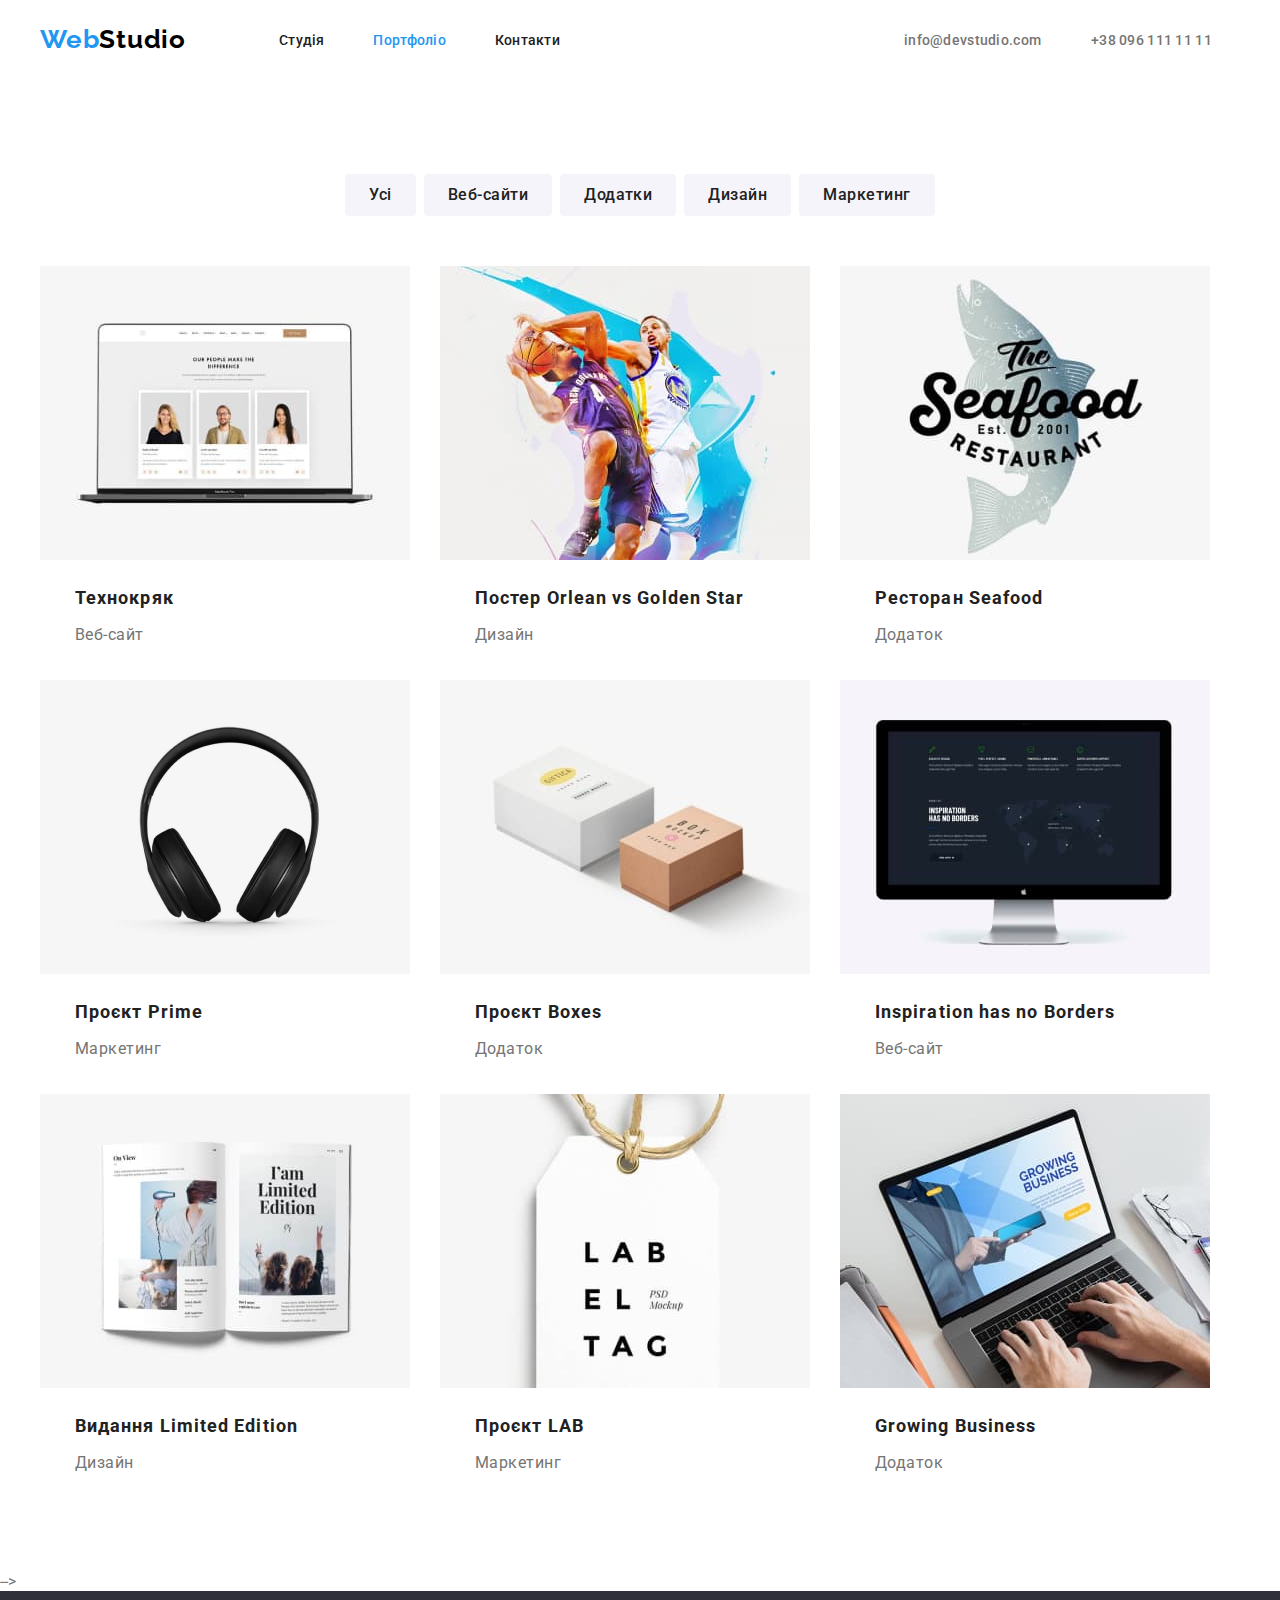
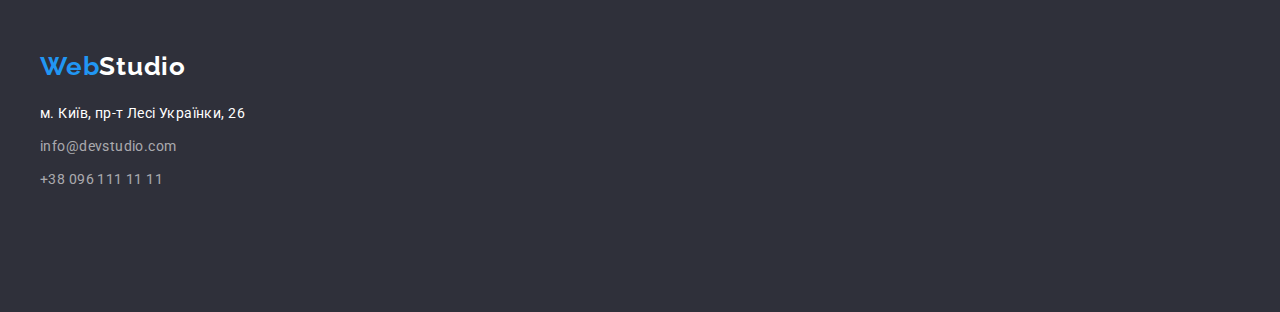
==== commit e15010b6: "Finalna" ====
--- a/portfolio.html
+++ b/portfolio.html
@@ -59,95 +59,106 @@
         
         <div class="container container-portfolio">
           <ul class="items-portfolio list">
-            <li>
+            <li class="link-portfolio">
               <img
                 src="./images/portfolio1.jpg"
                 alt="Технократ"
                 width="370"
-                height="294"
-              >
-              <h2 class="section-portfolio">Технокряк</h2>
-              <p class="text-portfolio">Веб-сайт</p>
+                height="294">
+                <div class="tetle-portfolio">
+                  <h2 class="section-portfolio">Технокряк</h2>
+                  <p class="text-portfolio">Веб-сайт</p>
+                </div>            
             </li>
-            <li>
+            <li class="link-portfolio">
               <img
                 src="./images/portfolio2.jpg"
                 alt="Постер New Orlean vs Golden Star"
                 width="370"
-                height="294"
-              >
-              <h2 class="section-portfolio">Постер <span lang="en">Orlean vs Golden Star</span></h2>
-              <p class="text-portfolio">Дизайн</p>
+                height="294">
+                <div class="tetle-portfolio">
+                  <h2 class="section-portfolio">Постер <span lang="en">Orlean vs Golden Star</span></h2>
+                  <p class="text-portfolio">Дизайн</p>
+                </div>              
             </li>
-            <li>
+            <li class="link-portfolio">
               <img
                 src="./images/portfolio-restoran.jpg"
                 alt="Ресторан Seafood"
                 width="370"
-                height="294"
-              >
-              <h2 class="section-portfolio">Ресторан <span lang="en">Seafood</span></h2>
-              <p class="text-portfolio">Додаток</p>              
+                height="294">
+                <div class="tetle-portfolio">
+                  <h2 class="section-portfolio">Ресторан <span lang="en">Seafood</span></h2>
+                  <p class="text-portfolio">Додаток</p>
+                </div>                            
             </li>
-            <li>
+            <li class="link-portfolio">
               <img
                 src="./images/portfolio-2.jpg"
                 alt="Проєкт Prime"
                 width="370"
-                height="294"
-              >
-              <h2 class="section-portfolio">Проєкт <span lang="en">Prime</span></h2>
-              <p class="text-portfolio">Маркетинг</p>              
+                height="294">
+                <div class="tetle-portfolio">
+                  <h2 class="section-portfolio">Проєкт <span lang="en">Prime</span></h2>
+                  <p class="text-portfolio">Маркетинг</p>
+                </div>                            
             </li>
-            <!--<li>
+            <li class="link-portfolio">
               <img
                 src="./images/portfolio5.jpg"
                 alt="Проєкт Boxes"
                 width="370"
-                height="294"
-              >
-              <h2 class="section-portfolio">Проєкт <span lang="en">Boxes</span></h2>
-              <p class="text-portfolio">Додаток</p>
+                height="294">
+                <div class="tetle-portfolio">
+                  <h2 class="section-portfolio">Проєкт <span lang="en">Boxes</span></h2>
+                  <p class="text-portfolio">Додаток</p>
+                </div>              
             </li>
-            <li>
+            <li class="link-portfolio">
               <img
                 src="./images/monitor.jpg"
                 alt="Inspiration has no Borders"
                 width="370"
-                height="294"
-              >
-              <h2 class="section-portfolio" lang="en">Inspiration has no Borders</h2>
-              <p class="text-portfolio">Веб-сайт</p>
+                height="294">
+                <div class="tetle-portfolio">
+                  <h2 class="section-portfolio" lang="en">Inspiration has no Borders</h2>
+                  <p class="text-portfolio">Веб-сайт</p>
+                </div>              
             </li>
-            <li>
+            <li class="link-portfolio">
               <img
                 src="./images/portfolio7.jpg"
                 alt="Видання Limited Edition"
                 width="370"
-                height="294"
-              >
-              <h2 class="section-portfolio">Видання <span lang="en">Limited Edition</span></h2>
-              <p class="text-portfolio">Дизайн</p>
+                height="294">
+                <div class="tetle-portfolio">
+                  <h2 class="section-portfolio">Видання <span lang="en">Limited Edition</span></h2>
+                  <p class="text-portfolio">Дизайн</p>                  
+                </div>
+              
             </li>
-            <li>
+            <li class="link-portfolio">
               <img
                 src="./images/portfolio8.jpg"
                 alt="Проєкт LAB"
                 width="370"
-                height="294"
-              >
-              <h2 class="section-portfolio">Проєкт <span lang="en">LAB</span></h2>
-              <p class="text-portfolio">Маркетинг</p>
+                height="294">
+                <div class="tetle-portfolio">
+                  <h2 class="section-portfolio">Проєкт <span lang="en">LAB</span></h2>
+                  <p class="text-portfolio">Маркетинг</p>                  
+                </div>              
             </li>
-            <li>
+            <li class="link-portfolio">
               <img
                 src="./images/2910404.jpg"
                 alt="Growing Business"
                 width="370"
-                height="294"
-              >
-              <h2 class="section-portfolio" lang="en">Growing Business</h2>
-              <p class="text-portfolio">Додаток</p>
+                height="294">
+                <div class="tetle-portfolio">
+                  <h2 class="section-portfolio" lang="en">Growing Business</h2>
+                  <p class="text-portfolio">Додаток</p>                  
+                </div>
+              
             </li>
           </ul>
 
--- a/css/styles.css
+++ b/css/styles.css
@@ -46,7 +46,7 @@
     padding-left: 15px;
     padding-right: 15px;
     margin: 0 auto;
-    outline: 2px solid red;  
+    /*outline: 2px solid red; */ 
 }
 
    
@@ -363,7 +363,7 @@
 }
 
 
-.link-portfolio {
+.link-profile {
     display: block;
     flex-basis: calc((100% - 60px) / 3);
 }
@@ -438,7 +438,7 @@
 }
 
 .container-logo{    
-    display: inline-block;
+    display: block;
     width: 145px;
     margin-top: 0;
     margin-bottom: 20px;   
@@ -553,20 +553,13 @@
 }
 
 
-.item-portfolio {
-    margin: 0 auto;
-}
+
 
 
 .portfolio-filters { 
     display: flex;     
     justify-content: center;
     gap: 8px;    
-}
-.items-portfolio {
-    display: flex;
-    justify-content: center;
-    gap: 30px;
 }
 
 
@@ -583,12 +576,35 @@
     font-size: 18px;
     line-height: 2;
     letter-spacing: 0.06em;
-    color: var(--title-text-color)
-}
+    color: var(--title-text-color);
+    margin-bottom: 4px;
+}
+
+
 
 .text-portfolio {
     font-size: 16px;
     line-height: 1.875;
     letter-spacing: 0.03em;
     color: var(--primary-text-color);
+}
+.items-portfolio {
+    display: flex;
+    flex-wrap: wrap;
+    gap: 30px;
+}
+
+
+.link-portfolio{
+    background: var(--primary--white-color);
+    width: calc(100%-60px) / 3 ;
+    /*border: 1px solid #EEEEEE;*/  
+
+}
+
+.tetle-portfolio{
+    display: block;
+    padding-top: 20px;
+    padding-left: 35px;
+    
 }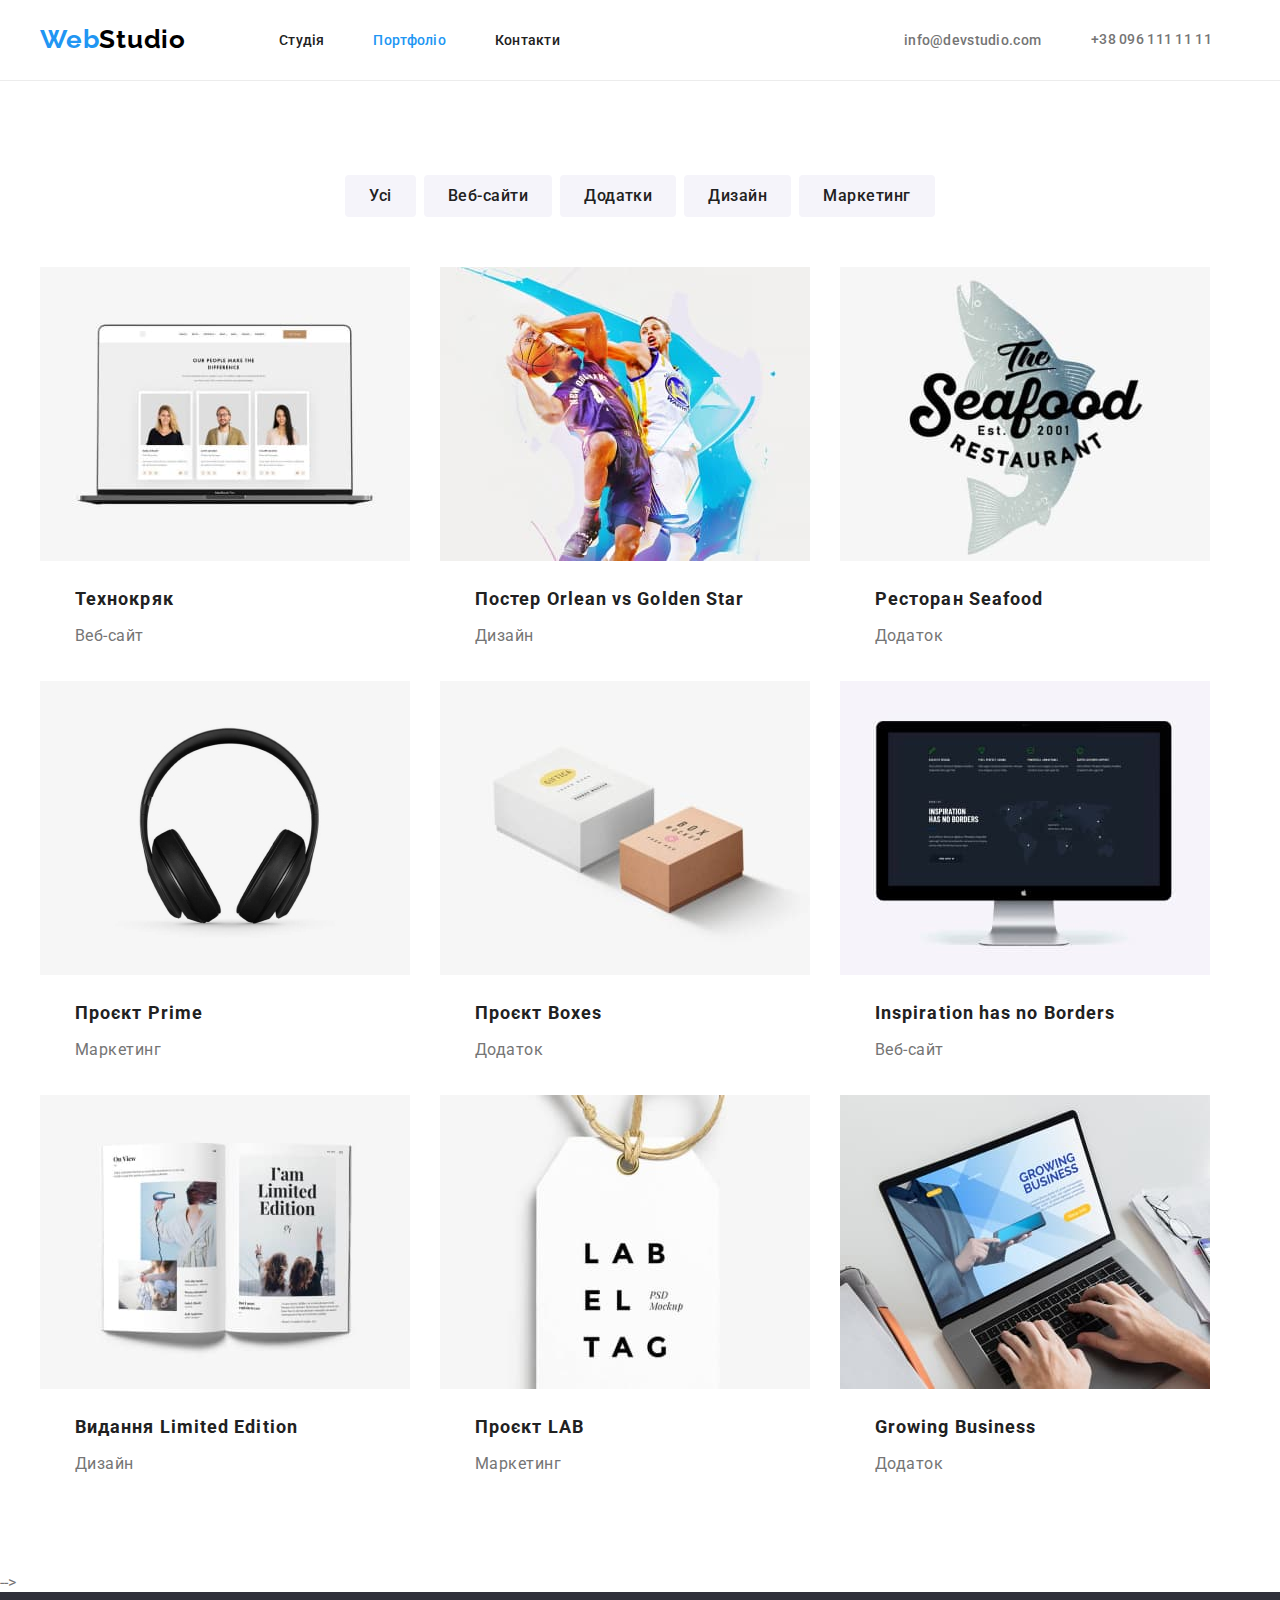
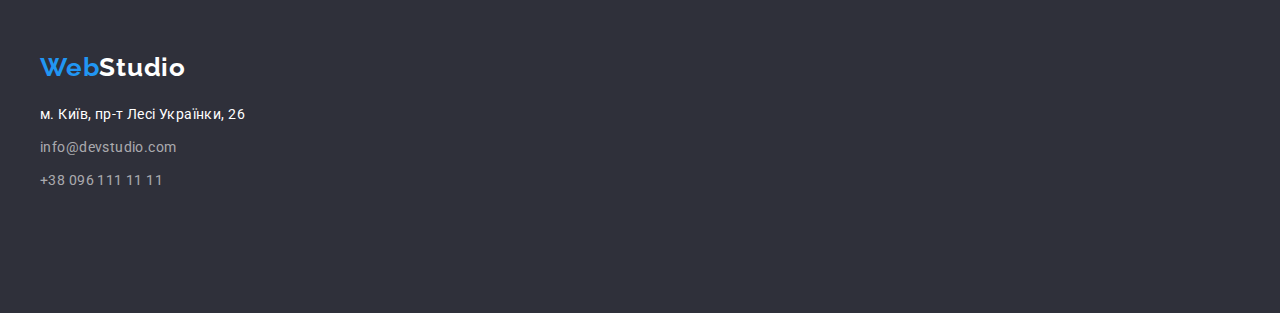
==== commit 3201cb37: "Для здачі 23/11/2022  1:02" ====
--- a/portfolio.html
+++ b/portfolio.html
@@ -8,7 +8,7 @@
     <link rel="preconnect" href="https://fonts.googleapis.com" >
     <link rel="preconnect" href="https://fonts.gstatic.com" crossorigin >
     <link rel="stylesheet" href="https://fonts.googleapis.com/css2?family=Raleway:wght@700&family=Roboto:wght@400;500;700;900&display=swap" >
-    <link rel="stylesheet" href="https://cdnjs.cloudflare.com/ajax/libs/modern-normalize/1.1.0/modern-normalize.min.css" integrity="sha512-wpPYUAdjBVSE4KJnH1VR1HeZfpl1ub8YT/NKx4PuQ5NmX2tKuGu6U/JRp5y+Y8XG2tV+wKQpNHVUX03MfMFn9Q==" crossorigin="anonymous" referrerpolicy="no-referrer" />
+    <link rel="stylesheet" href="https://cdnjs.cloudflare.com/ajax/libs/modern-normalize/1.1.0/modern-normalize.min.css" integrity="sha512-wpPYUAdjBVSE4KJnH1VR1HeZfpl1ub8YT/NKx4PuQ5NmX2tKuGu6U/JRp5y+Y8XG2tV+wKQpNHVUX03MfMFn9Q==" crossorigin="anonymous" referrerpolicy="no-referrer" >
     <link rel="stylesheet" href="./css/styles.css" >    
   </head>
 
--- a/css/styles.css
+++ b/css/styles.css
@@ -60,12 +60,13 @@
     margin:0 auto;
     padding-top: 24px;
     padding-bottom: 25px;
+    border-bottom: 1px solid #ECECEC;
 }
 
 
 
 .logo {
-    display: inline-block;
+    display: block;
     min-width: 145px;
     font-family: 'Raleway';
     font-style: normal;
@@ -148,7 +149,7 @@
 
 
 .link-tel {
-    display: inline-block;
+    display: block;
     min-width: 122px;
     font-style: normal;
     font-weight: 500;
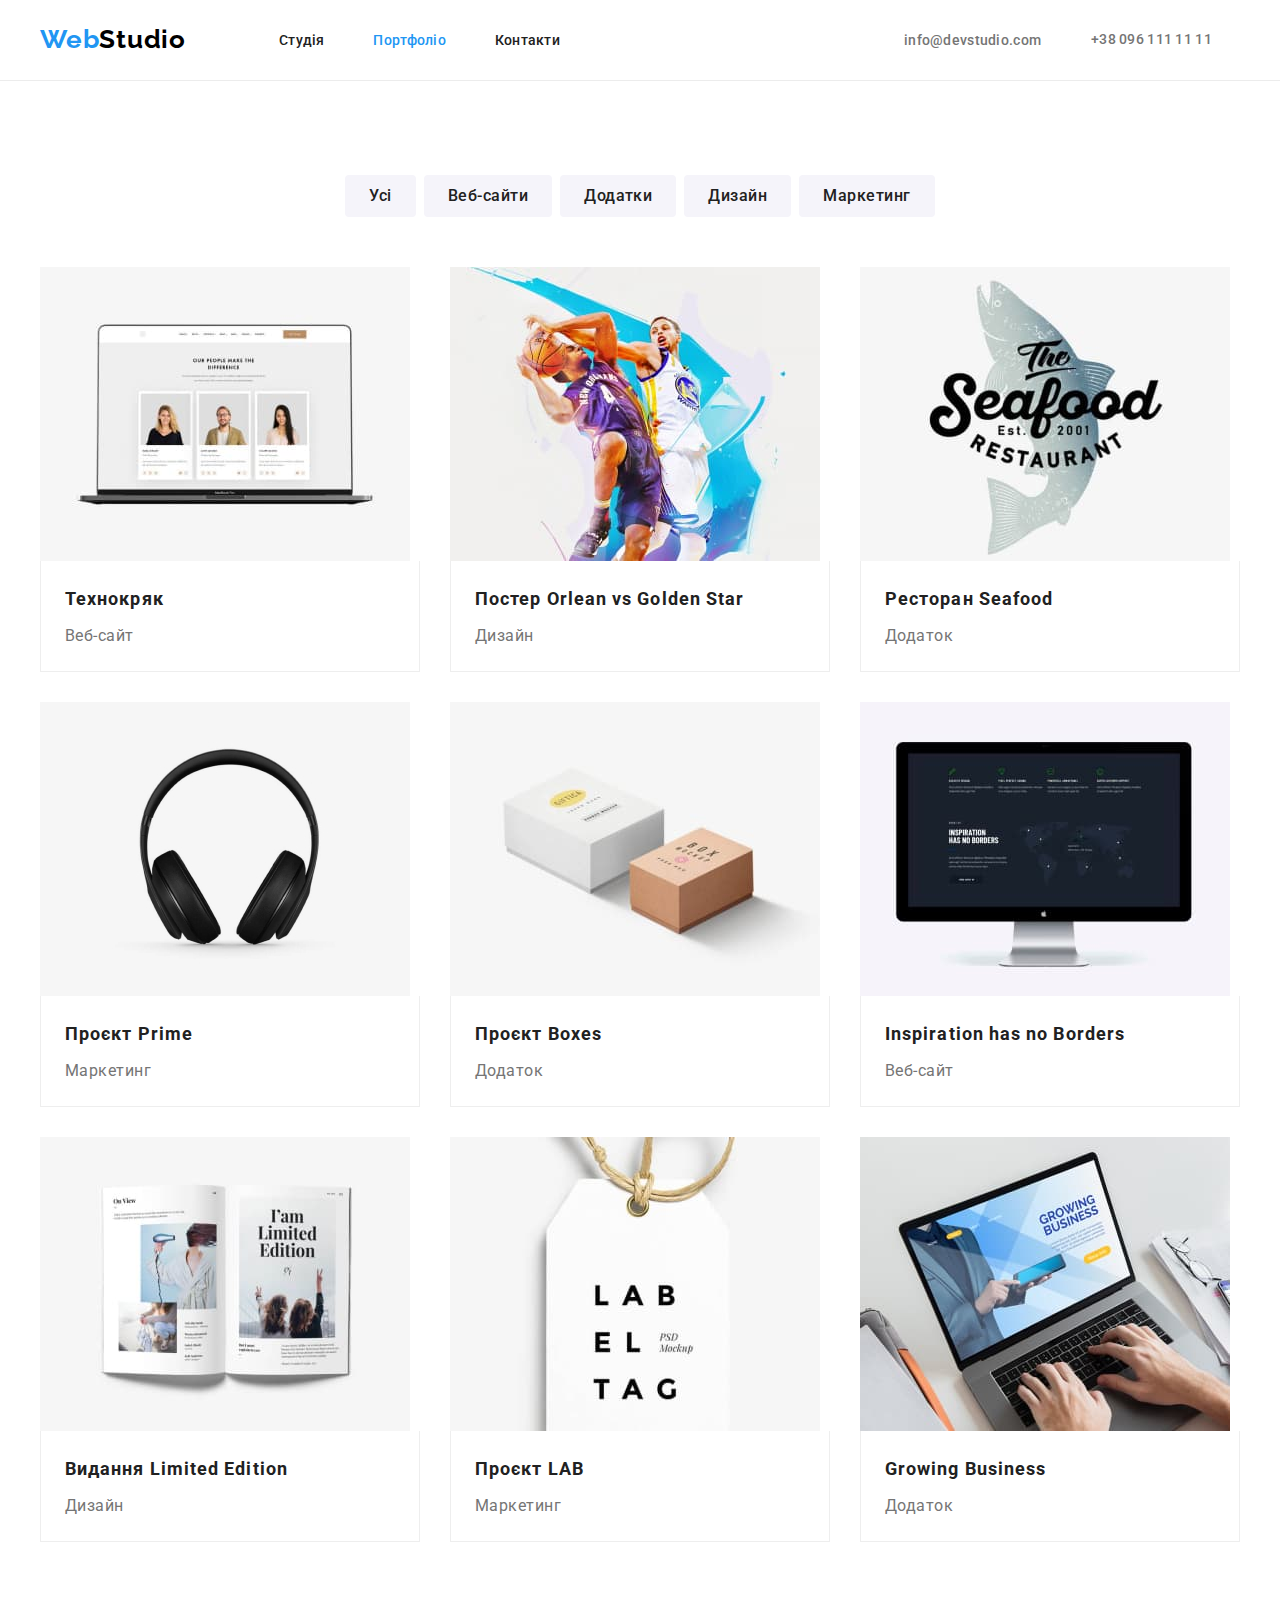
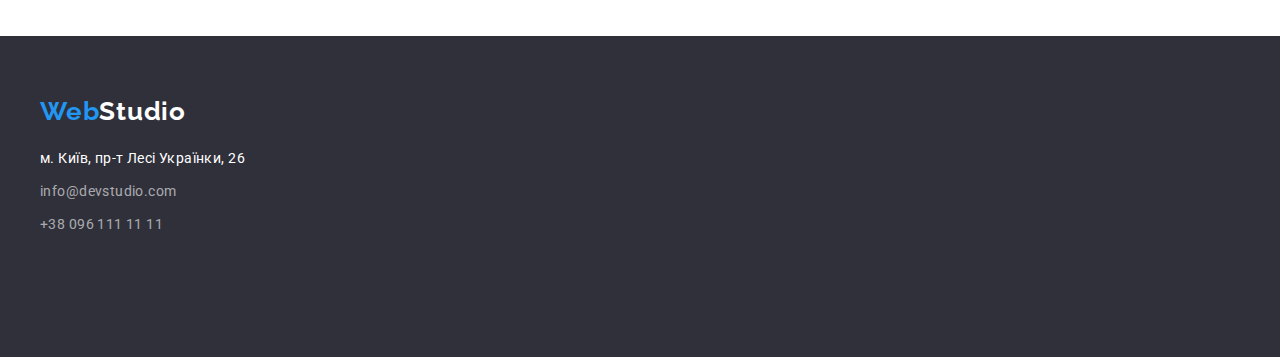
==== commit ddfdc4f6: "1620" ====
--- a/portfolio.html
+++ b/portfolio.html
@@ -35,9 +35,9 @@
       </header>
 
     <main>
-      <section class="section">
-        <h1 style="visibility: hidden; font-size: 0px" lang="en">Portfolio</h1> 
-        <div class="container container-filter-portfolio">
+      <section class="section">        
+        <div class="container">
+          <h1 style="visibility: hidden; font-size: 0px" lang="en">Portfolio</h1> 
           <ul class="portfolio-filters list">
             <li>
               <button type="button" class="button-portfolio">Усі</button>
@@ -55,9 +55,6 @@
               <button type="button" class="button-portfolio">Маркетинг</button>
             </li>
           </ul>
-        </div>
-        
-        <div class="container container-portfolio">
           <ul class="items-portfolio list">
             <li class="link-portfolio">
               <img
@@ -161,12 +158,9 @@
               
             </li>
           </ul>
-
-        </div>
-             
-                          
+        </div>                    
       </section>
-    </main>-->
+    </main>
     <footer class="footer">
       <div class="container footer-container">
         <div class="container-logo">
--- a/css/styles.css
+++ b/css/styles.css
@@ -560,7 +560,8 @@
 .portfolio-filters { 
     display: flex;     
     justify-content: center;
-    gap: 8px;    
+    gap: 8px;
+    margin-bottom: 50px;    
 }
 
 
@@ -598,14 +599,15 @@
 
 .link-portfolio{
     background: var(--primary--white-color);
-    width: calc(100%-60px) / 3 ;
+    width: calc((100% - 60px) / 3) ;
     /*border: 1px solid #EEEEEE;*/  
 
 }
 
 .tetle-portfolio{
     display: block;
-    padding-top: 20px;
-    padding-left: 35px;
+    padding: 20px 24px;
+    border: 1px solid #EEEEEE;
+    border-top: 0;
     
 }